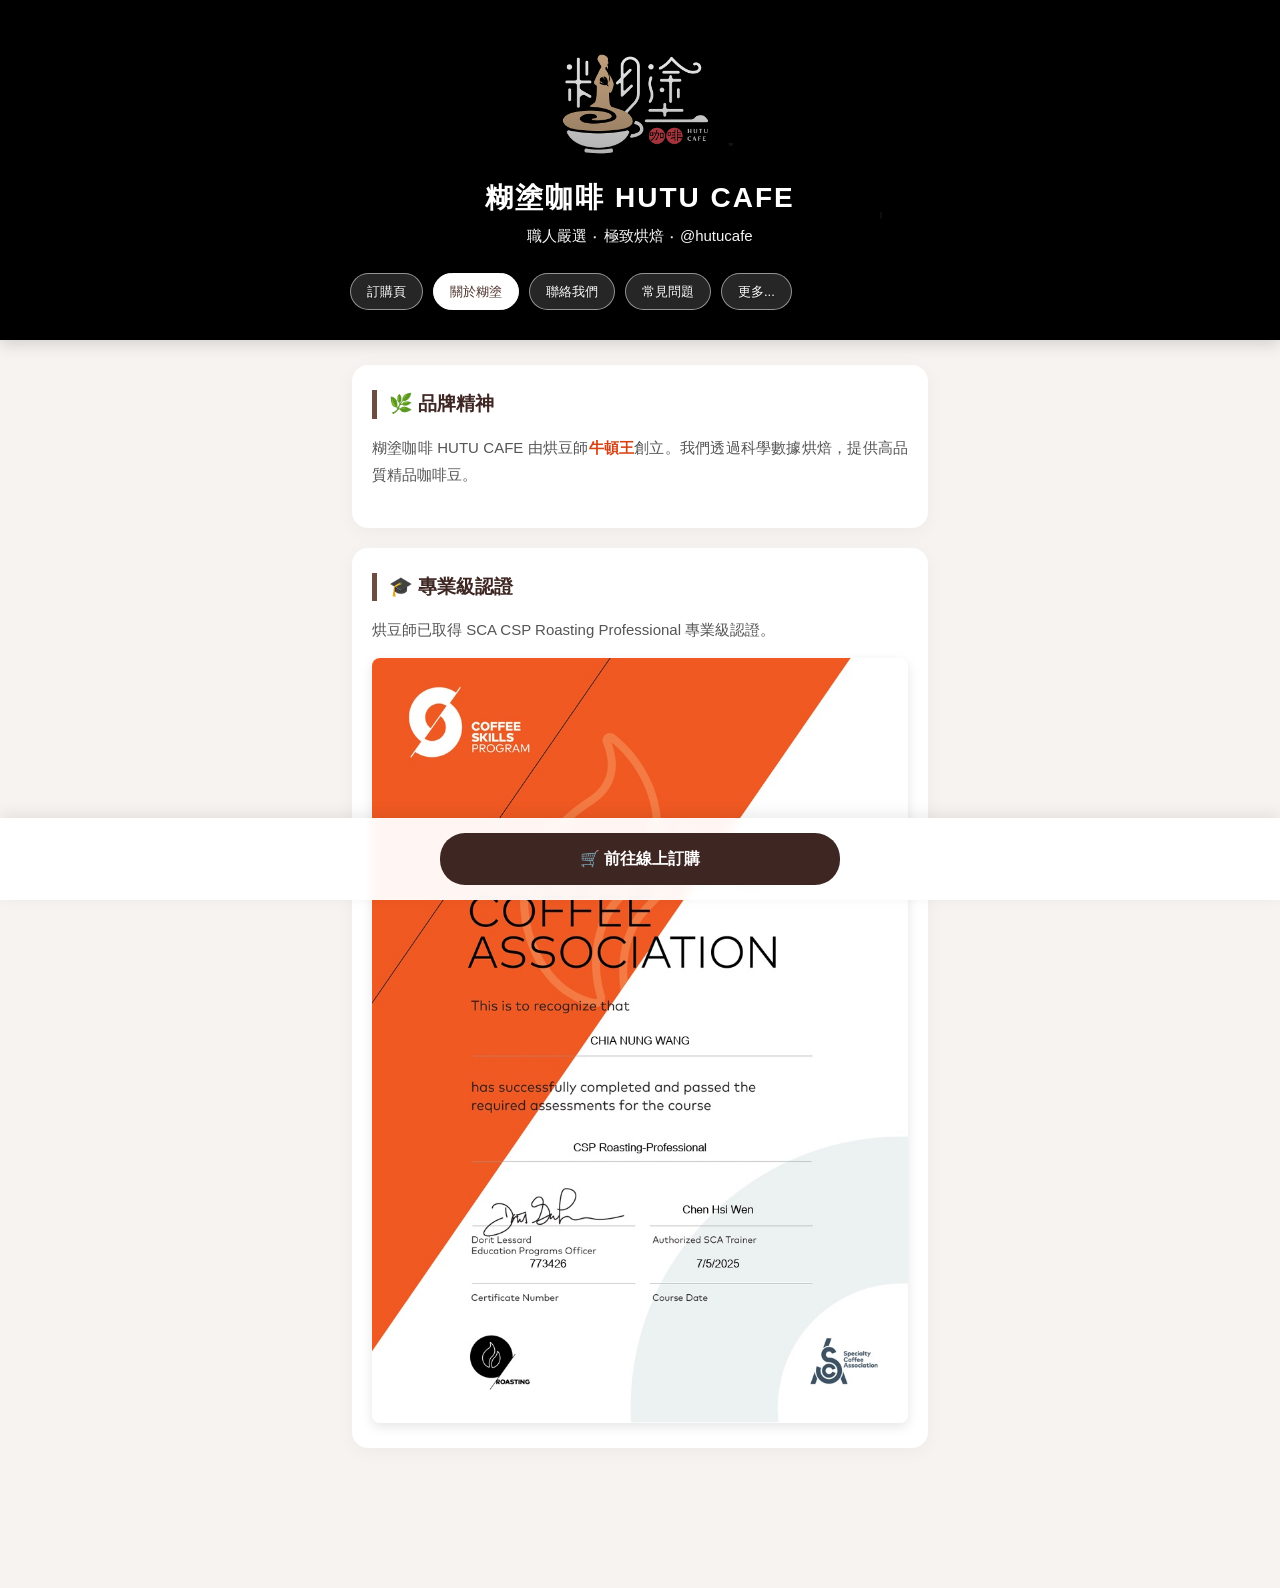
==== abouthutu.html @ ef496d5a "Update abouthutu.html" ====
<!DOCTYPE html>
<html lang="zh-TW">
<head>
    <meta charset="UTF-8">
    <meta name="viewport" content="width=device-width, initial-scale=1.0">
    <title>關於糊塗 | 糊塗咖啡 HUTU CAFE</title>
    <link rel="icon" href="logo2.jpg" type="image/jpeg">
    <style>
        /* 基礎重置 */
        * { box-sizing: border-box; margin: 0; padding: 0; font-family: 'PingFang TC', 'Heiti TC', 'Noto Sans TC', sans-serif; }
        body { background-color: #f7f3f0; color: #333; line-height: 1.5; padding-bottom: 120px; }
        
        header { 
            position: relative;
            background-image: url('bg.jpg');
            background-size: auto 100%; 
            background-position: center center; 
            background-repeat: no-repeat;
            background-color: #000; 
            height: 340px; 
            display: flex;
            align-items: flex-end; 
            justify-content: center;
            padding: 20px; 
            box-shadow: 0 4px 15px rgba(0,0,0,0.15); 
            margin-bottom: 25px; 
            border-top: 6px solid #000; 
        }

        header::before {
            content: '';
            position: absolute;
            top: 0; left: 0; right: 0; bottom: 0;
            background: linear-gradient(to bottom, rgba(0,0,0,0) 10%, rgba(0,0,0,0.3) 50%, rgba(0,0,0,0.85) 100%);
        }
        
        .header-inner { 
            width: 100%;
            max-width: 600px; 
            position: relative; 
            z-index: 1; 
            padding-bottom: 5px; 
            /* 這裡原本有 text-align: center，我們保留給標題用 */
            text-align: center; 
        }

        .header-inner h1 { font-size: 28px; color: #fff; margin-bottom: 6px; letter-spacing: 2px; text-shadow: 0 2px 5px rgba(0,0,0,0.6); }
        .header-inner p { color: #f5f5f5; font-size: 15px; margin-bottom: 20px; text-shadow: 0 1px 4px rgba(0,0,0,0.6); }

        /* ✅ 完全比照 index.html 的導覽列樣式，並強化靠左屬性 */
        .main-nav { 
            display: flex !important; 
            justify-content: flex-start !important; /* 強制靠左 */
            text-align: left !important;            /* 覆蓋父層的置中 */
            overflow-x: auto !important;            /* 確保可以捲動 */
            gap: 10px; 
            padding: 5px 10px; 
            scrollbar-width: none; 
            -webkit-overflow-scrolling: touch; 
            width: 100%;                            /* 撐開寬度 */
        }
        .main-nav::-webkit-scrollbar { display: none; }

        .nav-item { 
            flex: none !important;                  /* 防止被縮小擠壓 */
            text-decoration: none; 
            font-size: 13px; 
            color: #fff; 
            padding: 8px 16px; 
            border: 1px solid rgba(255, 255, 255, 0.5); 
            border-radius: 20px; 
            background-color: rgba(255, 255, 255, 0.15); 
            backdrop-filter: blur(8px); 
            -webkit-backdrop-filter: blur(8px); 
            transition: 0.3s; 
            white-space: nowrap !important;         /* 絕對不准換行 */
            text-shadow: 0 1px 2px rgba(0,0,0,0.3);
        }

        .nav-item:hover, .nav-item.active { 
            background-color: #fff; 
            color: #4e342e; 
            border-color: #fff; 
            text-shadow: none; 
            box-shadow: 0 4px 10px rgba(0,0,0,0.2); 
        }

        @media (max-width: 600px) {
            header { height: 280px; padding: 15px; background-size: cover; }
            .header-inner h1 { font-size: 24px; }
            .header-inner p { font-size: 13px; margin-bottom: 15px; }
            .nav-item { padding: 6px 12px; font-size: 12px; }
        }

        /* 內容區塊樣式 */
        .container { max-width: 600px; margin: 0 auto; padding: 0 12px; }
        .section { background: #fff; border-radius: 16px; padding: 25px 20px; margin-bottom: 20px; box-shadow: 0 4px 20px rgba(0,0,0,0.04); }
        .section-title { font-size: 19px; font-weight: bold; border-left: 5px solid #6d4c41; padding-left: 12px; margin-bottom: 15px; color: #3e2723; }
        .about-text { font-size: 15px; color: #555; line-height: 1.8; text-align: justify; margin-bottom: 15px; }
        .highlight { color: #d84315; font-weight: bold; }

        .cert-img { width: 100%; border-radius: 8px; margin-top: 15px; box-shadow: 0 4px 12px rgba(0,0,0,0.1); display: block; }

        /* 底部按鈕 */
        .bottom-bar { position: fixed; bottom: 0; left: 0; right: 0; background: rgba(255,255,255,0.95); backdrop-filter: blur(5px); padding: 15px 20px; box-shadow: 0 -4px 15px rgba(0,0,0,0.08); display: flex; justify-content: center; z-index: 1000; }
        .bottom-bar a { text-decoration: none; background: #3e2723; color: #fff; padding: 14px 40px; border-radius: 25px; font-size: 16px; font-weight: bold; transition: 0.3s; display: inline-block; width: 100%; max-width: 400px; text-align: center; }
    </style>
</head>
<body>

    <header>
        <div class="header-inner">
            <h1>糊塗咖啡 HUTU CAFE</h1>
            <p>職人嚴選 ‧ 極致烘焙 ‧ @hutucafe</p>
            
            <nav class="main-nav">
                <a href="index.html" class="nav-item">訂購頁</a>
                <a href="abouthutu.html" class="nav-item active">關於糊塗</a>
                <a href="contactus.html" class="nav-item">聯絡我們</a>
                <a href="faq.html" class="nav-item">常見問題</a>
                <a href="more.html" class="nav-item">更多...</a>
            </nav>
        </div>
    </header>

    <div class="container">
        <div class="section">
            <div class="section-title">🌿 品牌精神</div>
            <p class="about-text">糊塗咖啡 HUTU CAFE 由烘豆師<span class="highlight">牛頓王</span>創立。我們透過科學數據烘焙，提供高品質精品咖啡豆。</p>
        </div>

        <div class="section">
            <div class="section-title">🎓 專業級認證</div>
            <p class="about-text">烘豆師已取得 SCA CSP Roasting Professional 專業級認證。</p>
            <img src="sca_csp.jpg" alt="SCA CSP" class="cert-img">
        </div>
    </div>

    <div class="bottom-bar">
        <a href="index.html">🛒 前往線上訂購</a>
    </div>

</body>
</html>
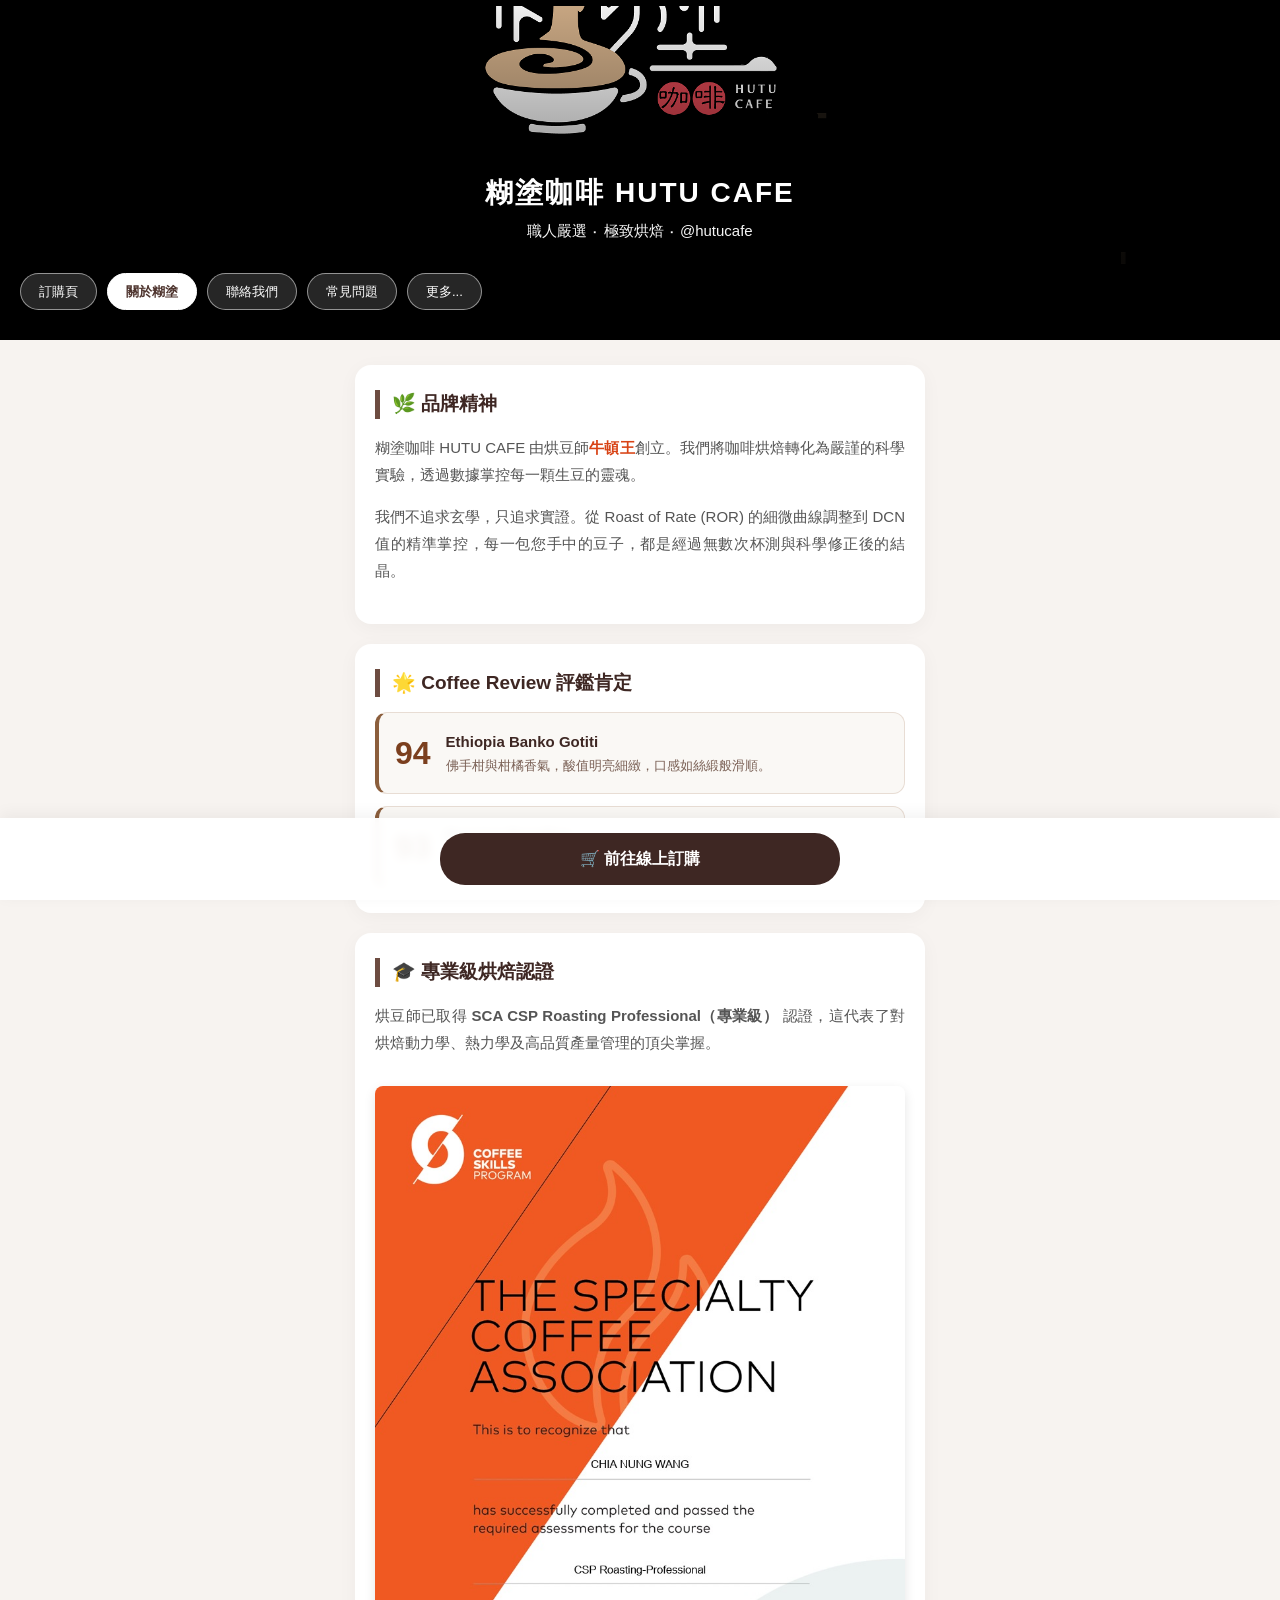
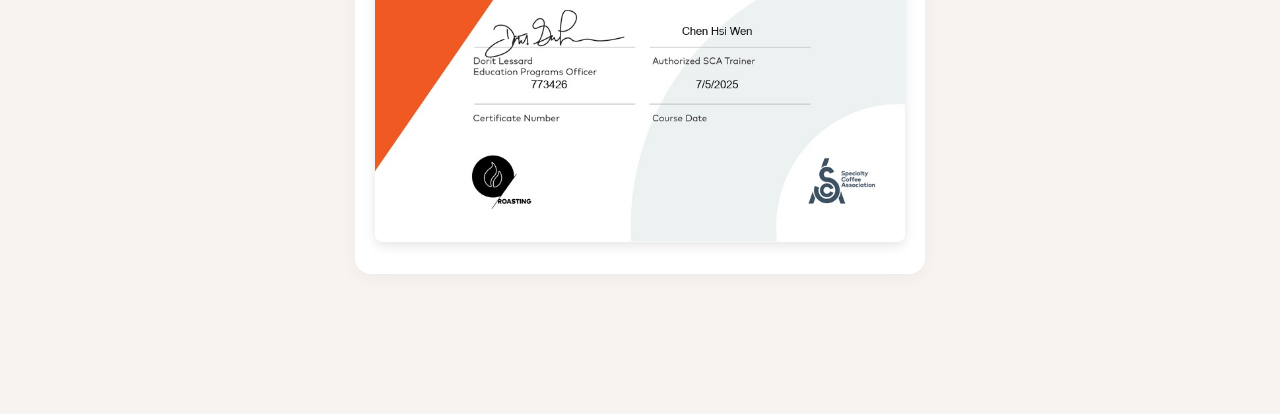
==== commit 5df7eabd: "Update abouthutu.html" ====
--- a/abouthutu.html
+++ b/abouthutu.html
@@ -4,25 +4,30 @@
     <meta charset="UTF-8">
     <meta name="viewport" content="width=device-width, initial-scale=1.0">
     <title>關於糊塗 | 糊塗咖啡 HUTU CAFE</title>
+    <meta property="og:title" content="關於糊塗 | 糊塗咖啡 HUTU CAFE">
+    <meta property="og:description" content="深入了解糊塗咖啡的品牌精神：數據烘焙與科學哲學。了解烘豆師牛頓王的 SCA CSP 專業級認證歷程及歷年獲獎獎項。">
+    <meta property="og:type" content="website">
+    <meta property="og:url" content="https://hutucafe.github.io/abouthutu.html">
+    <meta property="og:image" content="https://hutucafe.github.io/certificate.jpg">
     <link rel="icon" href="logo2.jpg" type="image/jpeg">
     <style>
-        /* 基礎重置 */
+        /* ✅ 1. 基礎重置與背景設定 (同步 index.html) */
         * { box-sizing: border-box; margin: 0; padding: 0; font-family: 'PingFang TC', 'Heiti TC', 'Noto Sans TC', sans-serif; }
-        body { background-color: #f7f3f0; color: #333; line-height: 1.5; padding-bottom: 120px; }
+        body { background-color: #f7f3f0; color: #333; line-height: 1.5; padding-bottom: 120px; overflow-x: hidden; }
         
         header { 
             position: relative;
             background-image: url('bg.jpg');
-            background-size: auto 100%; 
-            background-position: center center; 
+            background-size: cover; 
+            background-position: center; 
             background-repeat: no-repeat;
             background-color: #000; 
             height: 340px; 
             display: flex;
-            align-items: flex-end; 
-            justify-content: center;
-            padding: 20px; 
-            box-shadow: 0 4px 15px rgba(0,0,0,0.15); 
+            flex-direction: column; /* 改為縱向排列，方便導覽列獨立控制 */
+            align-items: center; 
+            justify-content: flex-end; /* 讓內容靠底部 */
+            padding-bottom: 20px; 
             margin-bottom: 25px; 
             border-top: 6px solid #000; 
         }
@@ -31,7 +36,7 @@
             content: '';
             position: absolute;
             top: 0; left: 0; right: 0; bottom: 0;
-            background: linear-gradient(to bottom, rgba(0,0,0,0) 10%, rgba(0,0,0,0.3) 50%, rgba(0,0,0,0.85) 100%);
+            background: linear-gradient(to bottom, rgba(0,0,0,0) 0%, rgba(0,0,0,0.3) 40%, rgba(0,0,0,0.85) 100%);
         }
         
         .header-inner { 
@@ -39,71 +44,71 @@
             max-width: 600px; 
             position: relative; 
             z-index: 1; 
-            padding-bottom: 5px; 
-            /* 這裡原本有 text-align: center，我們保留給標題用 */
-            text-align: center; 
+            text-align: center;
+            padding: 0 20px;
         }
 
         .header-inner h1 { font-size: 28px; color: #fff; margin-bottom: 6px; letter-spacing: 2px; text-shadow: 0 2px 5px rgba(0,0,0,0.6); }
         .header-inner p { color: #f5f5f5; font-size: 15px; margin-bottom: 20px; text-shadow: 0 1px 4px rgba(0,0,0,0.6); }
 
-        /* ✅ 完全比照 index.html 的導覽列樣式，並強化靠左屬性 */
+        /* ✅ 2. 核心修正：讓導覽列無視父層置中，強制滿版滑動 */
         .main-nav { 
-            display: flex !important; 
+            width: 100%; 
+            display: flex !important;
             justify-content: flex-start !important; /* 強制靠左 */
-            text-align: left !important;            /* 覆蓋父層的置中 */
-            overflow-x: auto !important;            /* 確保可以捲動 */
+            overflow-x: auto !important;
+            -webkit-overflow-scrolling: touch;
             gap: 10px; 
-            padding: 5px 10px; 
-            scrollbar-width: none; 
-            -webkit-overflow-scrolling: touch; 
-            width: 100%;                            /* 撐開寬度 */
+            padding: 10px 20px !important; /* 給予左右 padding 確保第一個按鈕不貼邊 */
+            scrollbar-width: none;
+            position: relative;
+            z-index: 2;
         }
         .main-nav::-webkit-scrollbar { display: none; }
 
         .nav-item { 
-            flex: none !important;                  /* 防止被縮小擠壓 */
+            flex: 0 0 auto !important; /* 禁止壓縮，維持按鈕寬度 */
             text-decoration: none; 
             font-size: 13px; 
             color: #fff; 
-            padding: 8px 16px; 
+            padding: 8px 18px; 
             border: 1px solid rgba(255, 255, 255, 0.5); 
             border-radius: 20px; 
             background-color: rgba(255, 255, 255, 0.15); 
             backdrop-filter: blur(8px); 
             -webkit-backdrop-filter: blur(8px); 
             transition: 0.3s; 
-            white-space: nowrap !important;         /* 絕對不准換行 */
-            text-shadow: 0 1px 2px rgba(0,0,0,0.3);
+            white-space: nowrap !important; /* 確保文字不換行 */
         }
 
-        .nav-item:hover, .nav-item.active { 
-            background-color: #fff; 
-            color: #4e342e; 
-            border-color: #fff; 
-            text-shadow: none; 
-            box-shadow: 0 4px 10px rgba(0,0,0,0.2); 
+        .nav-item.active { background-color: #fff; color: #4e342e; border-color: #fff; font-weight: bold; }
+
+        @media (max-width: 600px) {
+            header { height: 280px; }
+            .header-inner h1 { font-size: 24px; }
+            .header-inner p { font-size: 13px; }
+            .nav-item { padding: 6px 14px; font-size: 12px; }
         }
 
-        @media (max-width: 600px) {
-            header { height: 280px; padding: 15px; background-size: cover; }
-            .header-inner h1 { font-size: 24px; }
-            .header-inner p { font-size: 13px; margin-bottom: 15px; }
-            .nav-item { padding: 6px 12px; font-size: 12px; }
-        }
-
-        /* 內容區塊樣式 */
-        .container { max-width: 600px; margin: 0 auto; padding: 0 12px; }
+        /* 內容容器 */
+        .container { max-width: 600px; margin: 0 auto; padding: 0 15px; }
         .section { background: #fff; border-radius: 16px; padding: 25px 20px; margin-bottom: 20px; box-shadow: 0 4px 20px rgba(0,0,0,0.04); }
         .section-title { font-size: 19px; font-weight: bold; border-left: 5px solid #6d4c41; padding-left: 12px; margin-bottom: 15px; color: #3e2723; }
         .about-text { font-size: 15px; color: #555; line-height: 1.8; text-align: justify; margin-bottom: 15px; }
         .highlight { color: #d84315; font-weight: bold; }
 
-        .cert-img { width: 100%; border-radius: 8px; margin-top: 15px; box-shadow: 0 4px 12px rgba(0,0,0,0.1); display: block; }
+        /* CR 卡片 */
+        .cr-list { display: flex; flex-direction: column; gap: 12px; }
+        .cr-card { background: #faf8f5; border: 1px solid #e8ddd4; border-left: 4px solid #8b5e3c; border-radius: 12px; padding: 16px; display: flex; align-items: center; gap: 15px; text-decoration: none; color: inherit; }
+        .cr-score .score-num { font-size: 32px; font-weight: 900; color: #7b3f1e; }
+        .cr-desc h4 { font-size: 15px; color: #3e2723; margin-bottom: 4px; }
+        .cr-desc p { font-size: 13px; color: #7a6055; line-height: 1.4; }
 
-        /* 底部按鈕 */
-        .bottom-bar { position: fixed; bottom: 0; left: 0; right: 0; background: rgba(255,255,255,0.95); backdrop-filter: blur(5px); padding: 15px 20px; box-shadow: 0 -4px 15px rgba(0,0,0,0.08); display: flex; justify-content: center; z-index: 1000; }
-        .bottom-bar a { text-decoration: none; background: #3e2723; color: #fff; padding: 14px 40px; border-radius: 25px; font-size: 16px; font-weight: bold; transition: 0.3s; display: inline-block; width: 100%; max-width: 400px; text-align: center; }
+        .cert-img { width: 100%; border-radius: 8px; margin-top: 15px; box-shadow: 0 4px 12px rgba(0,0,0,0.1); }
+
+        /* 底部欄 */
+        .bottom-bar { position: fixed; bottom: 0; left: 0; right: 0; background: rgba(255,255,255,0.95); backdrop-filter: blur(5px); padding: 15px 20px; display: flex; justify-content: center; z-index: 1000; box-shadow: 0 -4px 15px rgba(0,0,0,0.05); }
+        .bottom-bar a { text-decoration: none; background: #3e2723; color: #fff; padding: 14px 40px; border-radius: 25px; font-size: 16px; font-weight: bold; width: 100%; max-width: 400px; text-align: center; }
     </style>
 </head>
 <body>
@@ -112,27 +117,54 @@
         <div class="header-inner">
             <h1>糊塗咖啡 HUTU CAFE</h1>
             <p>職人嚴選 ‧ 極致烘焙 ‧ @hutucafe</p>
-            
-            <nav class="main-nav">
-                <a href="index.html" class="nav-item">訂購頁</a>
-                <a href="abouthutu.html" class="nav-item active">關於糊塗</a>
-                <a href="contactus.html" class="nav-item">聯絡我們</a>
-                <a href="faq.html" class="nav-item">常見問題</a>
-                <a href="more.html" class="nav-item">更多...</a>
-            </nav>
         </div>
+        
+        <nav class="main-nav">
+            <a href="index.html" class="nav-item">訂購頁</a>
+            <a href="abouthutu.html" class="nav-item active">關於糊塗</a>
+            <a href="contactus.html" class="nav-item">聯絡我們</a>
+            <a href="faq.html" class="nav-item">常見問題</a>
+            <a href="more.html" class="nav-item">更多...</a>
+        </nav>
     </header>
 
     <div class="container">
         <div class="section">
             <div class="section-title">🌿 品牌精神</div>
-            <p class="about-text">糊塗咖啡 HUTU CAFE 由烘豆師<span class="highlight">牛頓王</span>創立。我們透過科學數據烘焙，提供高品質精品咖啡豆。</p>
+            <p class="about-text">
+                糊塗咖啡 HUTU CAFE 由烘豆師<span class="highlight">牛頓王</span>創立。我們將咖啡烘焙轉化為嚴謹的科學實驗，透過數據掌控每一顆生豆的靈魂。
+            </p>
+            <p class="about-text">
+                我們不追求玄學，只追求實證。從 Roast of Rate (ROR) 的細微曲線調整到 DCN 值的精準掌控，每一包您手中的豆子，都是經過無數次杯測與科學修正後的結晶。
+            </p>
         </div>
 
         <div class="section">
-            <div class="section-title">🎓 專業級認證</div>
-            <p class="about-text">烘豆師已取得 SCA CSP Roasting Professional 專業級認證。</p>
-            <img src="sca_csp.jpg" alt="SCA CSP" class="cert-img">
+            <div class="section-title">🌟 Coffee Review 評鑑肯定</div>
+            <div class="cr-list">
+                <div class="cr-card">
+                    <div class="cr-score"><span class="score-num">94</span></div>
+                    <div class="cr-desc">
+                        <h4>Ethiopia Banko Gotiti</h4>
+                        <p>佛手柑與柑橘香氣，酸值明亮細緻，口感如絲緞般滑順。</p>
+                    </div>
+                </div>
+                <div class="cr-card">
+                    <div class="cr-score"><span class="score-num">93</span></div>
+                    <div class="cr-desc">
+                        <h4>Passion Paradise</h4>
+                        <p>覆盆子與黑巧克力風味，尾韻帶有優雅的葡萄柚皮香。</p>
+                    </div>
+                </div>
+            </div>
+        </div>
+
+        <div class="section">
+            <div class="section-title">🎓 專業級烘焙認證</div>
+            <p class="about-text">
+                烘豆師已取得 <strong>SCA CSP Roasting Professional（專業級）</strong> 認證，這代表了對烘焙動力學、熱力學及高品質產量管理的頂尖掌握。
+            </p>
+            <img src="sca_csp.jpg" alt="SCA CSP Roasting Professional" class="cert-img">
         </div>
     </div>
 
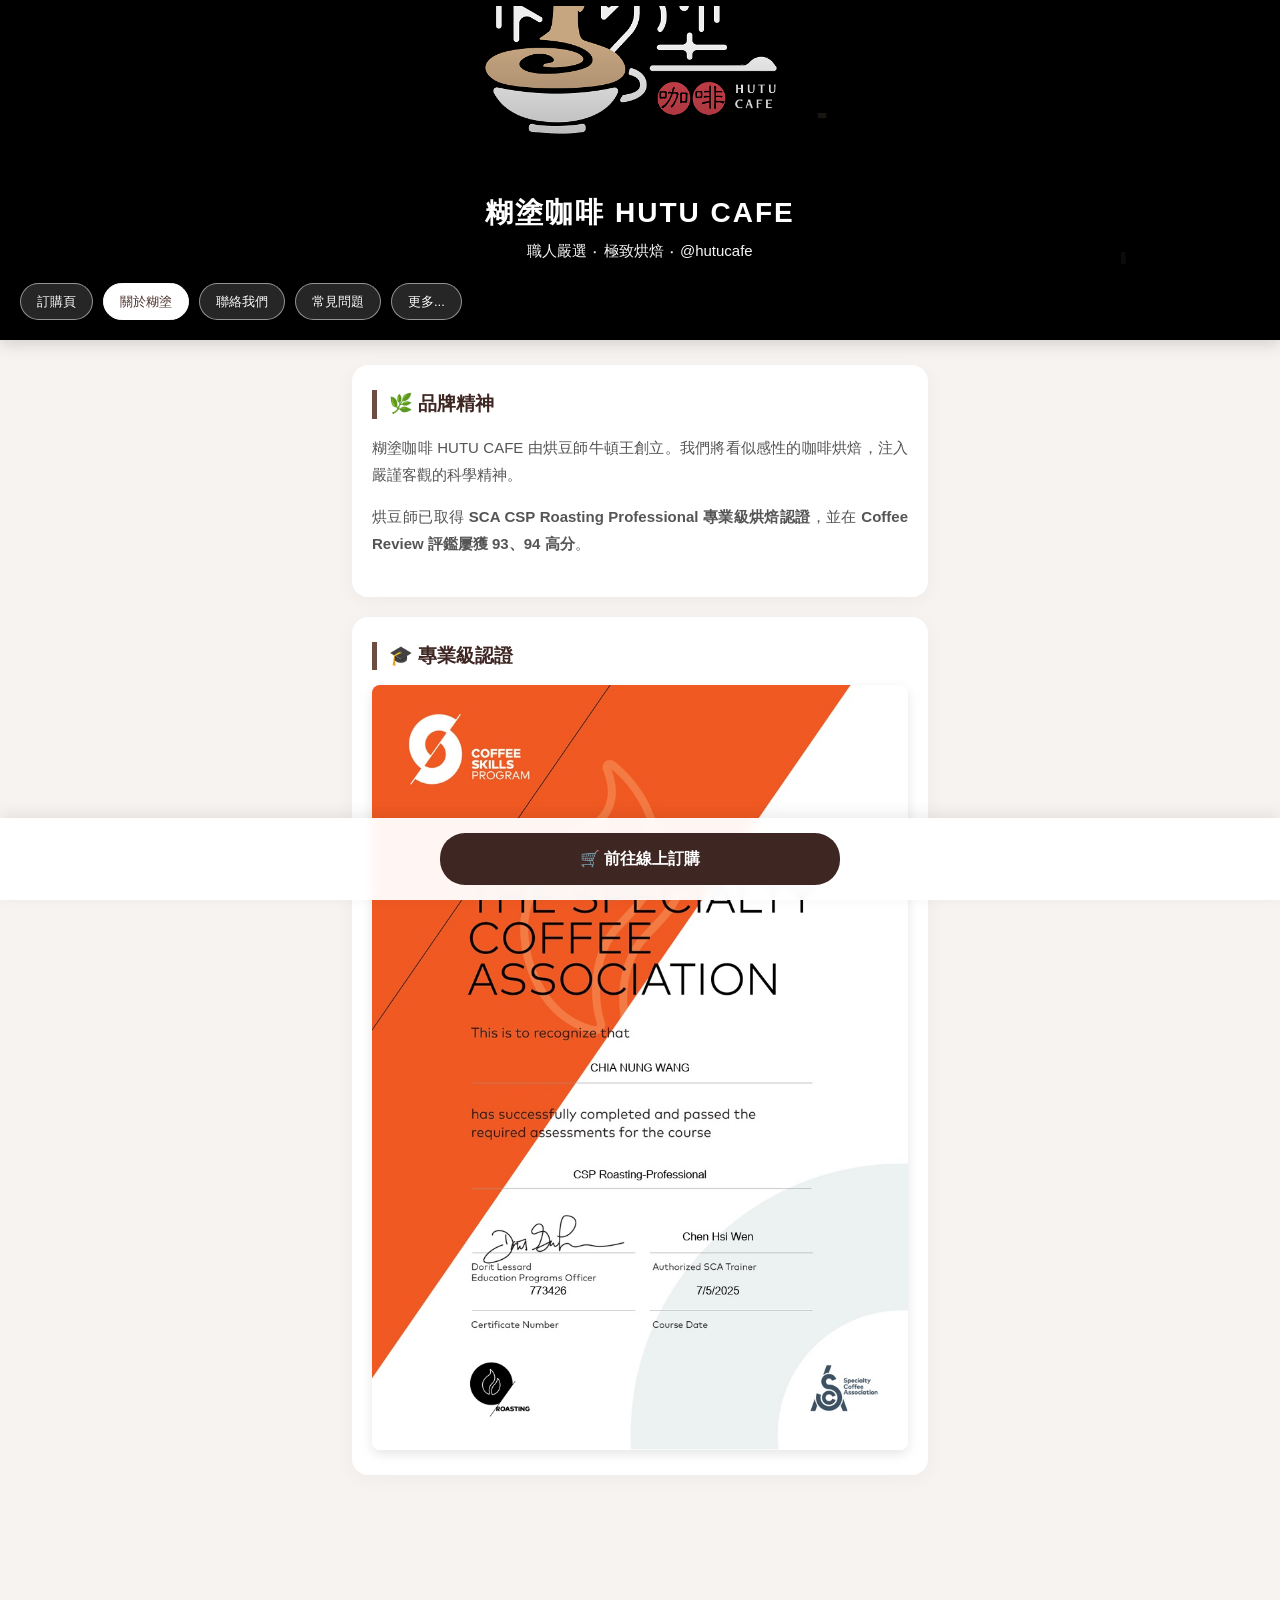
==== commit 6224ed20: "Update abouthutu.html" ====
--- a/abouthutu.html
+++ b/abouthutu.html
@@ -11,23 +11,24 @@
     <meta property="og:image" content="https://hutucafe.github.io/certificate.jpg">
     <link rel="icon" href="logo2.jpg" type="image/jpeg">
     <style>
-        /* ✅ 1. 基礎重置與背景設定 (同步 index.html) */
+        /* 基礎重置 */
         * { box-sizing: border-box; margin: 0; padding: 0; font-family: 'PingFang TC', 'Heiti TC', 'Noto Sans TC', sans-serif; }
-        body { background-color: #f7f3f0; color: #333; line-height: 1.5; padding-bottom: 120px; overflow-x: hidden; }
+        body { background-color: #f7f3f0; color: #333; line-height: 1.5; padding-bottom: 120px; }
         
         header { 
             position: relative;
             background-image: url('bg.jpg');
             background-size: cover; 
-            background-position: center; 
+            background-position: center center; 
             background-repeat: no-repeat;
             background-color: #000; 
             height: 340px; 
             display: flex;
-            flex-direction: column; /* 改為縱向排列，方便導覽列獨立控制 */
+            flex-direction: column; /* 讓內部垂直排列 */
             align-items: center; 
-            justify-content: flex-end; /* 讓內容靠底部 */
-            padding-bottom: 20px; 
+            justify-content: flex-end; /* 內容靠底部 */
+            padding-bottom: 15px; 
+            box-shadow: 0 4px 15px rgba(0,0,0,0.15); 
             margin-bottom: 25px; 
             border-top: 6px solid #000; 
         }
@@ -36,79 +37,60 @@
             content: '';
             position: absolute;
             top: 0; left: 0; right: 0; bottom: 0;
-            background: linear-gradient(to bottom, rgba(0,0,0,0) 0%, rgba(0,0,0,0.3) 40%, rgba(0,0,0,0.85) 100%);
+            background: linear-gradient(to bottom, rgba(0,0,0,0) 10%, rgba(0,0,0,0.3) 50%, rgba(0,0,0,0.85) 100%);
         }
         
         .header-inner { 
             width: 100%;
             max-width: 600px; 
             position: relative; 
+            text-align: center; 
             z-index: 1; 
-            text-align: center;
-            padding: 0 20px;
         }
 
         .header-inner h1 { font-size: 28px; color: #fff; margin-bottom: 6px; letter-spacing: 2px; text-shadow: 0 2px 5px rgba(0,0,0,0.6); }
-        .header-inner p { color: #f5f5f5; font-size: 15px; margin-bottom: 20px; text-shadow: 0 1px 4px rgba(0,0,0,0.6); }
+        .header-inner p { color: #f5f5f5; font-size: 15px; margin-bottom: 15px; text-shadow: 0 1px 4px rgba(0,0,0,0.6); }
 
-        /* ✅ 2. 核心修正：讓導覽列無視父層置中，強制滿版滑動 */
+        /* ✅ 核心修正：強制靠左滑動導覽列 */
         .main-nav { 
-            width: 100%; 
-            display: flex !important;
+            width: 100% !important; /* 撐開至手機全寬 */
+            display: flex !important; 
             justify-content: flex-start !important; /* 強制靠左 */
-            overflow-x: auto !important;
-            -webkit-overflow-scrolling: touch;
+            overflow-x: auto !important;            /* 啟用橫向滑動 */
             gap: 10px; 
-            padding: 10px 20px !important; /* 給予左右 padding 確保第一個按鈕不貼邊 */
-            scrollbar-width: none;
-            position: relative;
+            padding: 5px 20px !important;           /* 左右留白 20px 確保不切到邊 */
+            scrollbar-width: none; 
+            -webkit-overflow-scrolling: touch; 
+            text-align: left !important;            /* 覆蓋父層 center 設定 */
             z-index: 2;
         }
         .main-nav::-webkit-scrollbar { display: none; }
 
         .nav-item { 
-            flex: 0 0 auto !important; /* 禁止壓縮，維持按鈕寬度 */
-            text-decoration: none; 
-            font-size: 13px; 
-            color: #fff; 
-            padding: 8px 18px; 
-            border: 1px solid rgba(255, 255, 255, 0.5); 
-            border-radius: 20px; 
-            background-color: rgba(255, 255, 255, 0.15); 
-            backdrop-filter: blur(8px); 
-            -webkit-backdrop-filter: blur(8px); 
-            transition: 0.3s; 
-            white-space: nowrap !important; /* 確保文字不換行 */
+            flex: 0 0 auto !important;              /* 禁止縮小 */
+            text-decoration: none; font-size: 13px; color: #fff; padding: 8px 16px; 
+            border: 1px solid rgba(255, 255, 255, 0.5); border-radius: 20px; 
+            background-color: rgba(255, 255, 255, 0.15); backdrop-filter: blur(8px); -webkit-backdrop-filter: blur(8px); 
+            transition: 0.3s; white-space: nowrap !important; text-shadow: 0 1px 2px rgba(0,0,0,0.3);
         }
-
-        .nav-item.active { background-color: #fff; color: #4e342e; border-color: #fff; font-weight: bold; }
+        .nav-item:hover, .nav-item.active { background-color: #fff; color: #4e342e; border-color: #fff; text-shadow: none; box-shadow: 0 4px 10px rgba(0,0,0,0.2); }
 
         @media (max-width: 600px) {
             header { height: 280px; }
             .header-inner h1 { font-size: 24px; }
-            .header-inner p { font-size: 13px; }
-            .nav-item { padding: 6px 14px; font-size: 12px; }
+            .nav-item { padding: 6px 12px; font-size: 12px; }
         }
 
-        /* 內容容器 */
-        .container { max-width: 600px; margin: 0 auto; padding: 0 15px; }
+        /* 內容區塊 */
+        .container { max-width: 600px; margin: 0 auto; padding: 0 12px; }
         .section { background: #fff; border-radius: 16px; padding: 25px 20px; margin-bottom: 20px; box-shadow: 0 4px 20px rgba(0,0,0,0.04); }
         .section-title { font-size: 19px; font-weight: bold; border-left: 5px solid #6d4c41; padding-left: 12px; margin-bottom: 15px; color: #3e2723; }
         .about-text { font-size: 15px; color: #555; line-height: 1.8; text-align: justify; margin-bottom: 15px; }
-        .highlight { color: #d84315; font-weight: bold; }
 
-        /* CR 卡片 */
-        .cr-list { display: flex; flex-direction: column; gap: 12px; }
-        .cr-card { background: #faf8f5; border: 1px solid #e8ddd4; border-left: 4px solid #8b5e3c; border-radius: 12px; padding: 16px; display: flex; align-items: center; gap: 15px; text-decoration: none; color: inherit; }
-        .cr-score .score-num { font-size: 32px; font-weight: 900; color: #7b3f1e; }
-        .cr-desc h4 { font-size: 15px; color: #3e2723; margin-bottom: 4px; }
-        .cr-desc p { font-size: 13px; color: #7a6055; line-height: 1.4; }
-
-        .cert-img { width: 100%; border-radius: 8px; margin-top: 15px; box-shadow: 0 4px 12px rgba(0,0,0,0.1); }
-
-        /* 底部欄 */
-        .bottom-bar { position: fixed; bottom: 0; left: 0; right: 0; background: rgba(255,255,255,0.95); backdrop-filter: blur(5px); padding: 15px 20px; display: flex; justify-content: center; z-index: 1000; box-shadow: 0 -4px 15px rgba(0,0,0,0.05); }
-        .bottom-bar a { text-decoration: none; background: #3e2723; color: #fff; padding: 14px 40px; border-radius: 25px; font-size: 16px; font-weight: bold; width: 100%; max-width: 400px; text-align: center; }
+        .cert-img { width: 100%; border-radius: 8px; margin-top: 15px; box-shadow: 0 4px 12px rgba(0,0,0,0.1); display: block; }
+        
+        .bottom-bar { position: fixed; bottom: 0; left: 0; right: 0; background: rgba(255,255,255,0.95); backdrop-filter: blur(5px); padding: 15px 20px; box-shadow: 0 -4px 15px rgba(0,0,0,0.08); display: flex; justify-content: center; z-index: 1000; }
+        .bottom-bar a { text-decoration: none; background: #3e2723; color: #fff; padding: 14px 40px; border-radius: 25px; font-size: 16px; font-weight: bold; transition: 0.3s; display: inline-block; width: 100%; max-width: 400px; text-align: center; }
     </style>
 </head>
 <body>
@@ -118,7 +100,6 @@
             <h1>糊塗咖啡 HUTU CAFE</h1>
             <p>職人嚴選 ‧ 極致烘焙 ‧ @hutucafe</p>
         </div>
-        
         <nav class="main-nav">
             <a href="index.html" class="nav-item">訂購頁</a>
             <a href="abouthutu.html" class="nav-item active">關於糊塗</a>
@@ -132,39 +113,16 @@
         <div class="section">
             <div class="section-title">🌿 品牌精神</div>
             <p class="about-text">
-                糊塗咖啡 HUTU CAFE 由烘豆師<span class="highlight">牛頓王</span>創立。我們將咖啡烘焙轉化為嚴謹的科學實驗，透過數據掌控每一顆生豆的靈魂。
+                糊塗咖啡 HUTU CAFE 由烘豆師<span class="highlight">牛頓王</span>創立。我們將看似感性的咖啡烘焙，注入嚴謹客觀的科學精神。
             </p>
             <p class="about-text">
-                我們不追求玄學，只追求實證。從 Roast of Rate (ROR) 的細微曲線調整到 DCN 值的精準掌控，每一包您手中的豆子，都是經過無數次杯測與科學修正後的結晶。
+                烘豆師已取得 <strong>SCA CSP Roasting Professional 專業級烘焙認證</strong>，並在 <strong>Coffee Review 評鑑屢獲 93、94 高分</strong>。
             </p>
         </div>
 
         <div class="section">
-            <div class="section-title">🌟 Coffee Review 評鑑肯定</div>
-            <div class="cr-list">
-                <div class="cr-card">
-                    <div class="cr-score"><span class="score-num">94</span></div>
-                    <div class="cr-desc">
-                        <h4>Ethiopia Banko Gotiti</h4>
-                        <p>佛手柑與柑橘香氣，酸值明亮細緻，口感如絲緞般滑順。</p>
-                    </div>
-                </div>
-                <div class="cr-card">
-                    <div class="cr-score"><span class="score-num">93</span></div>
-                    <div class="cr-desc">
-                        <h4>Passion Paradise</h4>
-                        <p>覆盆子與黑巧克力風味，尾韻帶有優雅的葡萄柚皮香。</p>
-                    </div>
-                </div>
-            </div>
-        </div>
-
-        <div class="section">
-            <div class="section-title">🎓 專業級烘焙認證</div>
-            <p class="about-text">
-                烘豆師已取得 <strong>SCA CSP Roasting Professional（專業級）</strong> 認證，這代表了對烘焙動力學、熱力學及高品質產量管理的頂尖掌握。
-            </p>
-            <img src="sca_csp.jpg" alt="SCA CSP Roasting Professional" class="cert-img">
+            <div class="section-title">🎓 專業級認證</div>
+            <img src="sca_csp.jpg" alt="SCA CSP Roasting Professional 證照" class="cert-img">
         </div>
     </div>
 
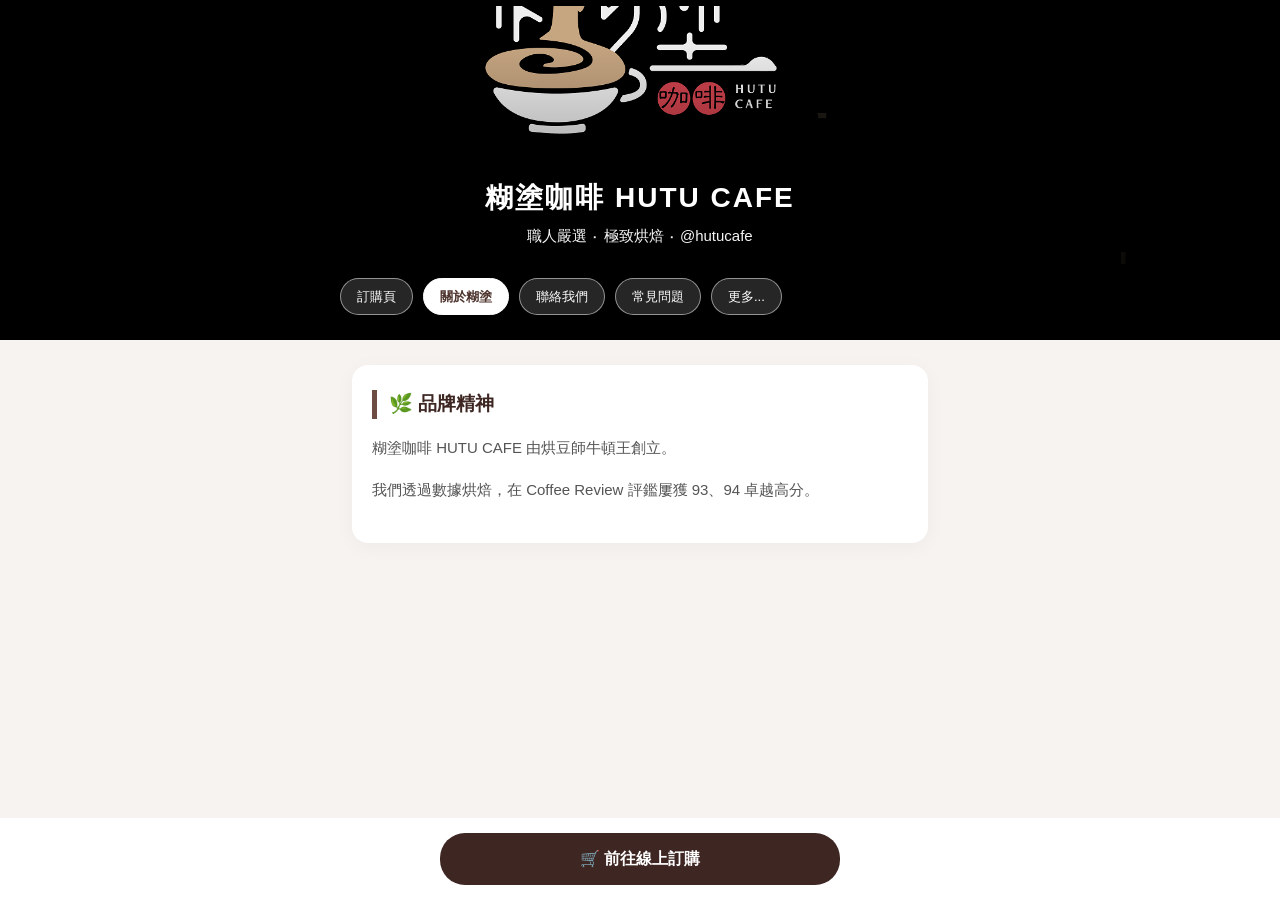
==== commit e74f82c3: "Update abouthutu.html" ====
--- a/abouthutu.html
+++ b/abouthutu.html
@@ -4,14 +4,9 @@
     <meta charset="UTF-8">
     <meta name="viewport" content="width=device-width, initial-scale=1.0">
     <title>關於糊塗 | 糊塗咖啡 HUTU CAFE</title>
-    <meta property="og:title" content="關於糊塗 | 糊塗咖啡 HUTU CAFE">
-    <meta property="og:description" content="深入了解糊塗咖啡的品牌精神：數據烘焙與科學哲學。了解烘豆師牛頓王的 SCA CSP 專業級認證歷程及歷年獲獎獎項。">
-    <meta property="og:type" content="website">
-    <meta property="og:url" content="https://hutucafe.github.io/abouthutu.html">
-    <meta property="og:image" content="https://hutucafe.github.io/certificate.jpg">
     <link rel="icon" href="logo2.jpg" type="image/jpeg">
     <style>
-        /* 基礎重置 */
+        /* 基礎設定同步 index.html */
         * { box-sizing: border-box; margin: 0; padding: 0; font-family: 'PingFang TC', 'Heiti TC', 'Noto Sans TC', sans-serif; }
         body { background-color: #f7f3f0; color: #333; line-height: 1.5; padding-bottom: 120px; }
         
@@ -19,16 +14,14 @@
             position: relative;
             background-image: url('bg.jpg');
             background-size: cover; 
-            background-position: center center; 
+            background-position: center; 
             background-repeat: no-repeat;
             background-color: #000; 
             height: 340px; 
             display: flex;
-            flex-direction: column; /* 讓內部垂直排列 */
-            align-items: center; 
-            justify-content: flex-end; /* 內容靠底部 */
-            padding-bottom: 15px; 
-            box-shadow: 0 4px 15px rgba(0,0,0,0.15); 
+            align-items: flex-end; 
+            justify-content: center;
+            padding: 20px; 
             margin-bottom: 25px; 
             border-top: 6px solid #000; 
         }
@@ -49,48 +42,45 @@
         }
 
         .header-inner h1 { font-size: 28px; color: #fff; margin-bottom: 6px; letter-spacing: 2px; text-shadow: 0 2px 5px rgba(0,0,0,0.6); }
-        .header-inner p { color: #f5f5f5; font-size: 15px; margin-bottom: 15px; text-shadow: 0 1px 4px rgba(0,0,0,0.6); }
+        .header-inner p { color: #f5f5f5; font-size: 15px; margin-bottom: 20px; text-shadow: 0 1px 4px rgba(0,0,0,0.6); }
 
-        /* ✅ 核心修正：強制靠左滑動導覽列 */
+        /* ✅ 終極救援：讓導覽列無視父層置中，強制滿版靠左滑動 */
         .main-nav { 
-            width: 100% !important; /* 撐開至手機全寬 */
             display: flex !important; 
             justify-content: flex-start !important; /* 強制靠左 */
             overflow-x: auto !important;            /* 啟用橫向滑動 */
             gap: 10px; 
-            padding: 5px 20px !important;           /* 左右留白 20px 確保不切到邊 */
+            padding: 10px 20px !important;           /* 增加左右內距防止第一個字被螢幕切掉 */
+            margin: 0 -20px -5px !important;        /* 用負邊距把導覽列推到螢幕邊緣 */
             scrollbar-width: none; 
             -webkit-overflow-scrolling: touch; 
             text-align: left !important;            /* 覆蓋父層 center 設定 */
-            z-index: 2;
+            width: calc(100% + 40px) !important;    /* 確保寬度撐開 */
         }
         .main-nav::-webkit-scrollbar { display: none; }
 
         .nav-item { 
-            flex: 0 0 auto !important;              /* 禁止縮小 */
+            flex: none !important;                  /* 禁止壓縮，維持按鈕寬度 */
             text-decoration: none; font-size: 13px; color: #fff; padding: 8px 16px; 
             border: 1px solid rgba(255, 255, 255, 0.5); border-radius: 20px; 
-            background-color: rgba(255, 255, 255, 0.15); backdrop-filter: blur(8px); -webkit-backdrop-filter: blur(8px); 
-            transition: 0.3s; white-space: nowrap !important; text-shadow: 0 1px 2px rgba(0,0,0,0.3);
+            background-color: rgba(255, 255, 255, 0.15); backdrop-filter: blur(8px); 
+            -webkit-backdrop-filter: blur(8px); transition: 0.3s; 
+            white-space: nowrap !important;         /* 絕對不換行 */
         }
-        .nav-item:hover, .nav-item.active { background-color: #fff; color: #4e342e; border-color: #fff; text-shadow: none; box-shadow: 0 4px 10px rgba(0,0,0,0.2); }
+        .nav-item.active { background-color: #fff; color: #4e342e; border-color: #fff; font-weight: bold; }
 
         @media (max-width: 600px) {
-            header { height: 280px; }
-            .header-inner h1 { font-size: 24px; }
+            header { height: 280px; padding: 15px; }
             .nav-item { padding: 6px 12px; font-size: 12px; }
         }
 
-        /* 內容區塊 */
         .container { max-width: 600px; margin: 0 auto; padding: 0 12px; }
         .section { background: #fff; border-radius: 16px; padding: 25px 20px; margin-bottom: 20px; box-shadow: 0 4px 20px rgba(0,0,0,0.04); }
         .section-title { font-size: 19px; font-weight: bold; border-left: 5px solid #6d4c41; padding-left: 12px; margin-bottom: 15px; color: #3e2723; }
         .about-text { font-size: 15px; color: #555; line-height: 1.8; text-align: justify; margin-bottom: 15px; }
 
-        .cert-img { width: 100%; border-radius: 8px; margin-top: 15px; box-shadow: 0 4px 12px rgba(0,0,0,0.1); display: block; }
-        
-        .bottom-bar { position: fixed; bottom: 0; left: 0; right: 0; background: rgba(255,255,255,0.95); backdrop-filter: blur(5px); padding: 15px 20px; box-shadow: 0 -4px 15px rgba(0,0,0,0.08); display: flex; justify-content: center; z-index: 1000; }
-        .bottom-bar a { text-decoration: none; background: #3e2723; color: #fff; padding: 14px 40px; border-radius: 25px; font-size: 16px; font-weight: bold; transition: 0.3s; display: inline-block; width: 100%; max-width: 400px; text-align: center; }
+        .bottom-bar { position: fixed; bottom: 0; left: 0; right: 0; background: rgba(255,255,255,0.95); backdrop-filter: blur(5px); padding: 15px 20px; display: flex; justify-content: center; z-index: 1000; }
+        .bottom-bar a { text-decoration: none; background: #3e2723; color: #fff; padding: 14px 40px; border-radius: 25px; font-size: 16px; font-weight: bold; width: 100%; max-width: 400px; text-align: center; }
     </style>
 </head>
 <body>
@@ -99,30 +89,22 @@
         <div class="header-inner">
             <h1>糊塗咖啡 HUTU CAFE</h1>
             <p>職人嚴選 ‧ 極致烘焙 ‧ @hutucafe</p>
+            
+            <nav class="main-nav">
+                <a href="index.html" class="nav-item">訂購頁</a>
+                <a href="abouthutu.html" class="nav-item active">關於糊塗</a>
+                <a href="contactus.html" class="nav-item">聯絡我們</a>
+                <a href="faq.html" class="nav-item">常見問題</a>
+                <a href="more.html" class="nav-item">更多...</a>
+            </nav>
         </div>
-        <nav class="main-nav">
-            <a href="index.html" class="nav-item">訂購頁</a>
-            <a href="abouthutu.html" class="nav-item active">關於糊塗</a>
-            <a href="contactus.html" class="nav-item">聯絡我們</a>
-            <a href="faq.html" class="nav-item">常見問題</a>
-            <a href="more.html" class="nav-item">更多...</a>
-        </nav>
     </header>
 
     <div class="container">
         <div class="section">
             <div class="section-title">🌿 品牌精神</div>
-            <p class="about-text">
-                糊塗咖啡 HUTU CAFE 由烘豆師<span class="highlight">牛頓王</span>創立。我們將看似感性的咖啡烘焙，注入嚴謹客觀的科學精神。
-            </p>
-            <p class="about-text">
-                烘豆師已取得 <strong>SCA CSP Roasting Professional 專業級烘焙認證</strong>，並在 <strong>Coffee Review 評鑑屢獲 93、94 高分</strong>。
-            </p>
-        </div>
-
-        <div class="section">
-            <div class="section-title">🎓 專業級認證</div>
-            <img src="sca_csp.jpg" alt="SCA CSP Roasting Professional 證照" class="cert-img">
+            <p class="about-text">糊塗咖啡 HUTU CAFE 由烘豆師牛頓王創立。</p>
+            <p class="about-text">我們透過數據烘焙，在 Coffee Review 評鑑屢獲 93、94 卓越高分。</p>
         </div>
     </div>
 
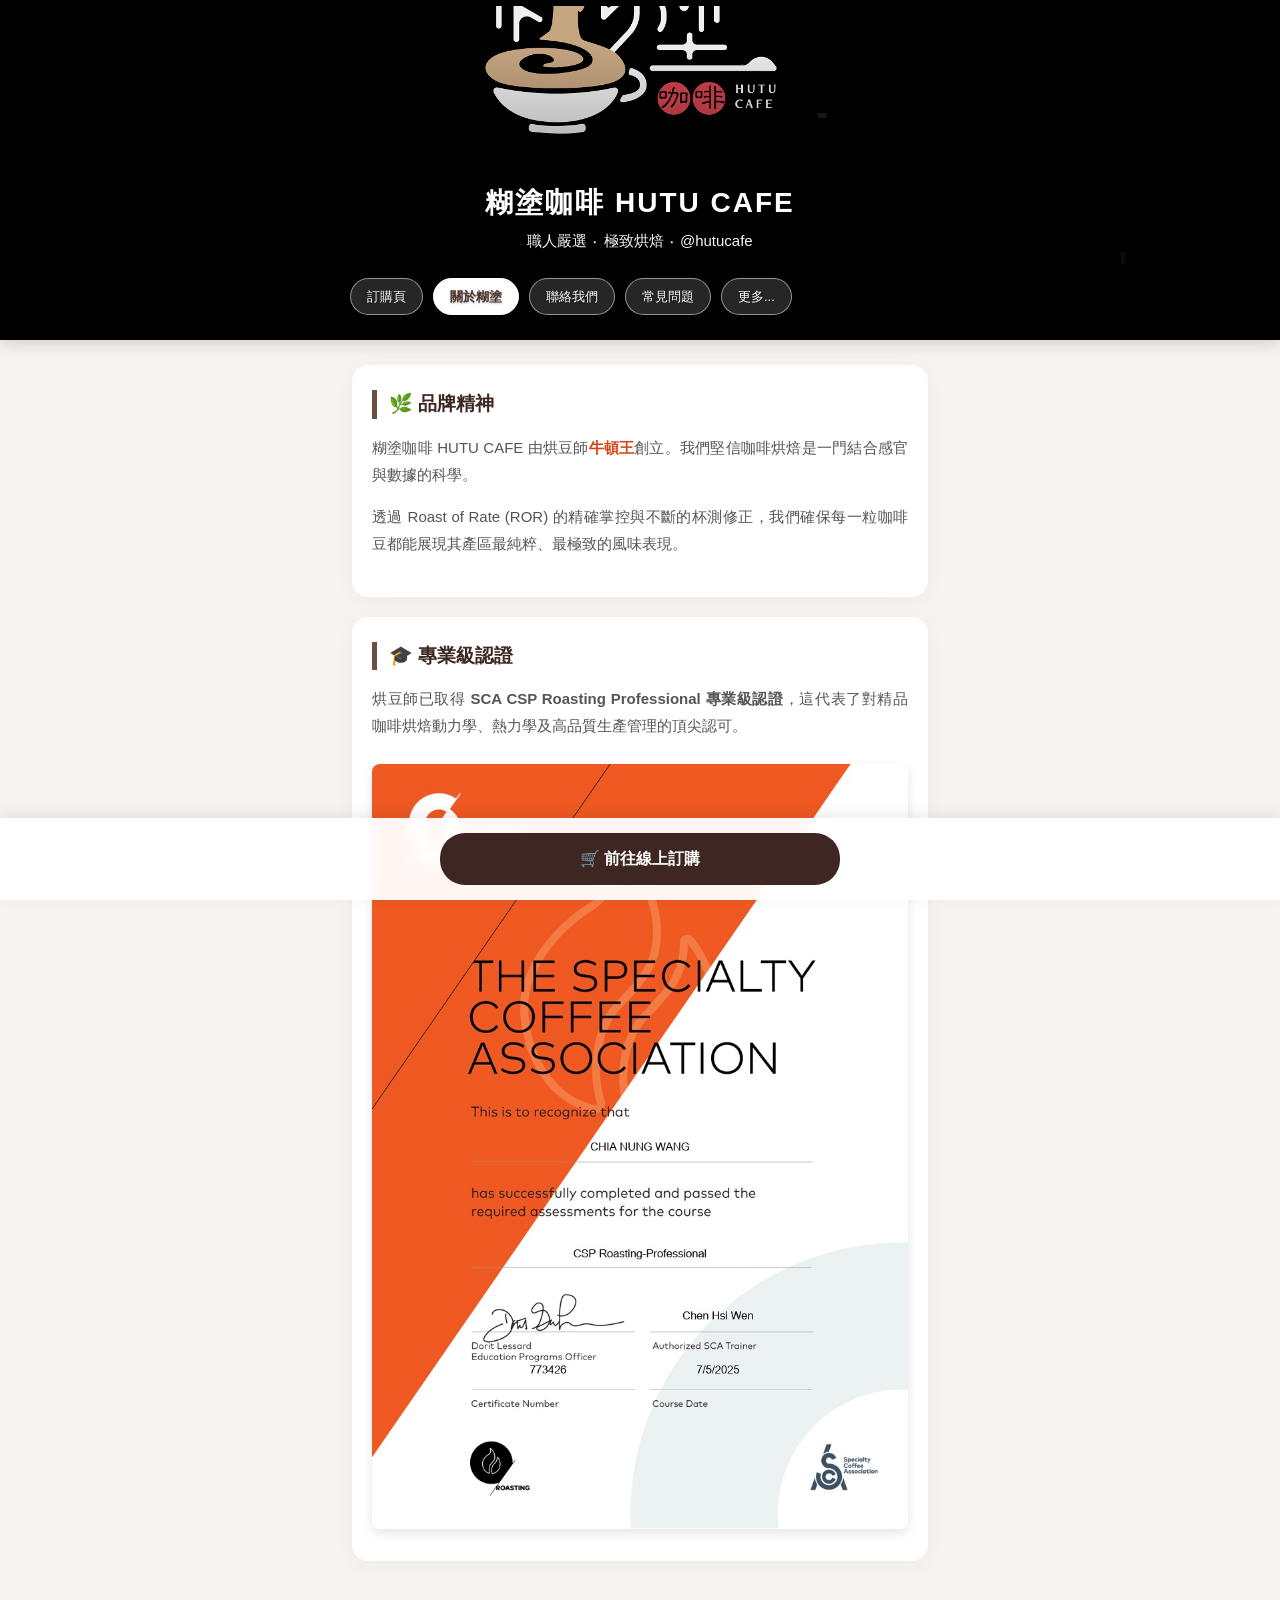
==== commit 42f212c9: "Update abouthutu.html" ====
--- a/abouthutu.html
+++ b/abouthutu.html
@@ -6,10 +6,11 @@
     <title>關於糊塗 | 糊塗咖啡 HUTU CAFE</title>
     <link rel="icon" href="logo2.jpg" type="image/jpeg">
     <style>
-        /* 基礎設定同步 index.html */
+        /* ✅ 完全同步 index.html 的基礎設定 */
         * { box-sizing: border-box; margin: 0; padding: 0; font-family: 'PingFang TC', 'Heiti TC', 'Noto Sans TC', sans-serif; }
-        body { background-color: #f7f3f0; color: #333; line-height: 1.5; padding-bottom: 120px; }
+        body { background-color: #f7f3f0; color: #333; line-height: 1.5; padding-bottom: 120px; overflow-x: hidden; }
         
+        /* ✅ 完全同步 index.html 的 header 結構與對齊方式 */
         header { 
             position: relative;
             background-image: url('bg.jpg');
@@ -24,6 +25,7 @@
             padding: 20px; 
             margin-bottom: 25px; 
             border-top: 6px solid #000; 
+            box-shadow: 0 4px 15px rgba(0,0,0,0.15);
         }
 
         header::before {
@@ -33,53 +35,71 @@
             background: linear-gradient(to bottom, rgba(0,0,0,0) 10%, rgba(0,0,0,0.3) 50%, rgba(0,0,0,0.85) 100%);
         }
         
+        /* ✅ index.html 的核心容器 */
         .header-inner { 
             width: 100%;
             max-width: 600px; 
             position: relative; 
-            text-align: center; 
             z-index: 1; 
+            text-align: center;
         }
 
         .header-inner h1 { font-size: 28px; color: #fff; margin-bottom: 6px; letter-spacing: 2px; text-shadow: 0 2px 5px rgba(0,0,0,0.6); }
         .header-inner p { color: #f5f5f5; font-size: 15px; margin-bottom: 20px; text-shadow: 0 1px 4px rgba(0,0,0,0.6); }
 
-        /* ✅ 終極救援：讓導覽列無視父層置中，強制滿版靠左滑動 */
+        /* ✅ 完全比照 index.html 的導覽列設定 */
         .main-nav { 
-            display: flex !important; 
-            justify-content: flex-start !important; /* 強制靠左 */
-            overflow-x: auto !important;            /* 啟用橫向滑動 */
+            display: flex; 
+            justify-content: flex-start; /* 這是靠左的關鍵 */
+            overflow-x: auto; 
             gap: 10px; 
-            padding: 10px 20px !important;           /* 增加左右內距防止第一個字被螢幕切掉 */
-            margin: 0 -20px -5px !important;        /* 用負邊距把導覽列推到螢幕邊緣 */
+            padding: 5px 10px; 
             scrollbar-width: none; 
             -webkit-overflow-scrolling: touch; 
-            text-align: left !important;            /* 覆蓋父層 center 設定 */
-            width: calc(100% + 40px) !important;    /* 確保寬度撐開 */
+            width: 100%;
         }
         .main-nav::-webkit-scrollbar { display: none; }
 
         .nav-item { 
-            flex: none !important;                  /* 禁止壓縮，維持按鈕寬度 */
-            text-decoration: none; font-size: 13px; color: #fff; padding: 8px 16px; 
-            border: 1px solid rgba(255, 255, 255, 0.5); border-radius: 20px; 
-            background-color: rgba(255, 255, 255, 0.15); backdrop-filter: blur(8px); 
-            -webkit-backdrop-filter: blur(8px); transition: 0.3s; 
-            white-space: nowrap !important;         /* 絕對不換行 */
+            flex: none; 
+            text-decoration: none; 
+            font-size: 13px; 
+            color: #fff; 
+            padding: 8px 16px; 
+            border: 1px solid rgba(255, 255, 255, 0.5); 
+            border-radius: 20px; 
+            background-color: rgba(255, 255, 255, 0.15); 
+            backdrop-filter: blur(8px); 
+            -webkit-backdrop-filter: blur(8px); 
+            transition: 0.3s; 
+            white-space: nowrap;
+            text-shadow: 0 1px 2px rgba(0,0,0,0.3);
         }
-        .nav-item.active { background-color: #fff; color: #4e342e; border-color: #fff; font-weight: bold; }
+
+        .nav-item.active { 
+            background-color: #fff; 
+            color: #4e342e; 
+            border-color: #fff; 
+            font-weight: bold;
+        }
 
         @media (max-width: 600px) {
             header { height: 280px; padding: 15px; }
+            .header-inner h1 { font-size: 24px; }
+            .header-inner p { font-size: 13px; margin-bottom: 15px; }
             .nav-item { padding: 6px 12px; font-size: 12px; }
         }
 
+        /* 關於頁面內容區塊樣式 */
         .container { max-width: 600px; margin: 0 auto; padding: 0 12px; }
         .section { background: #fff; border-radius: 16px; padding: 25px 20px; margin-bottom: 20px; box-shadow: 0 4px 20px rgba(0,0,0,0.04); }
         .section-title { font-size: 19px; font-weight: bold; border-left: 5px solid #6d4c41; padding-left: 12px; margin-bottom: 15px; color: #3e2723; }
         .about-text { font-size: 15px; color: #555; line-height: 1.8; text-align: justify; margin-bottom: 15px; }
+        .highlight { color: #d84315; font-weight: bold; }
+        .cert-img { width: 100%; border-radius: 8px; margin-top: 10px; box-shadow: 0 4px 12px rgba(0,0,0,0.1); }
 
-        .bottom-bar { position: fixed; bottom: 0; left: 0; right: 0; background: rgba(255,255,255,0.95); backdrop-filter: blur(5px); padding: 15px 20px; display: flex; justify-content: center; z-index: 1000; }
+        /* 底部按鈕 */
+        .bottom-bar { position: fixed; bottom: 0; left: 0; right: 0; background: rgba(255,255,255,0.95); backdrop-filter: blur(5px); padding: 15px 20px; display: flex; justify-content: center; z-index: 1000; box-shadow: 0 -4px 15px rgba(0,0,0,0.08); }
         .bottom-bar a { text-decoration: none; background: #3e2723; color: #fff; padding: 14px 40px; border-radius: 25px; font-size: 16px; font-weight: bold; width: 100%; max-width: 400px; text-align: center; }
     </style>
 </head>
@@ -103,8 +123,20 @@
     <div class="container">
         <div class="section">
             <div class="section-title">🌿 品牌精神</div>
-            <p class="about-text">糊塗咖啡 HUTU CAFE 由烘豆師牛頓王創立。</p>
-            <p class="about-text">我們透過數據烘焙，在 Coffee Review 評鑑屢獲 93、94 卓越高分。</p>
+            <p class="about-text">
+                糊塗咖啡 HUTU CAFE 由烘豆師<span class="highlight">牛頓王</span>創立。我們堅信咖啡烘焙是一門結合感官與數據的科學。
+            </p>
+            <p class="about-text">
+                透過 Roast of Rate (ROR) 的精確掌控與不斷的杯測修正，我們確保每一粒咖啡豆都能展現其產區最純粹、最極致的風味表現。
+            </p>
+        </div>
+
+        <div class="section">
+            <div class="section-title">🎓 專業級認證</div>
+            <p class="about-text">
+                烘豆師已取得 <strong>SCA CSP Roasting Professional 專業級認證</strong>，這代表了對精品咖啡烘焙動力學、熱力學及高品質生產管理的頂尖認可。
+            </p>
+            <img src="sca_csp.jpg" alt="SCA CSP Roasting Professional" class="cert-img">
         </div>
     </div>
 
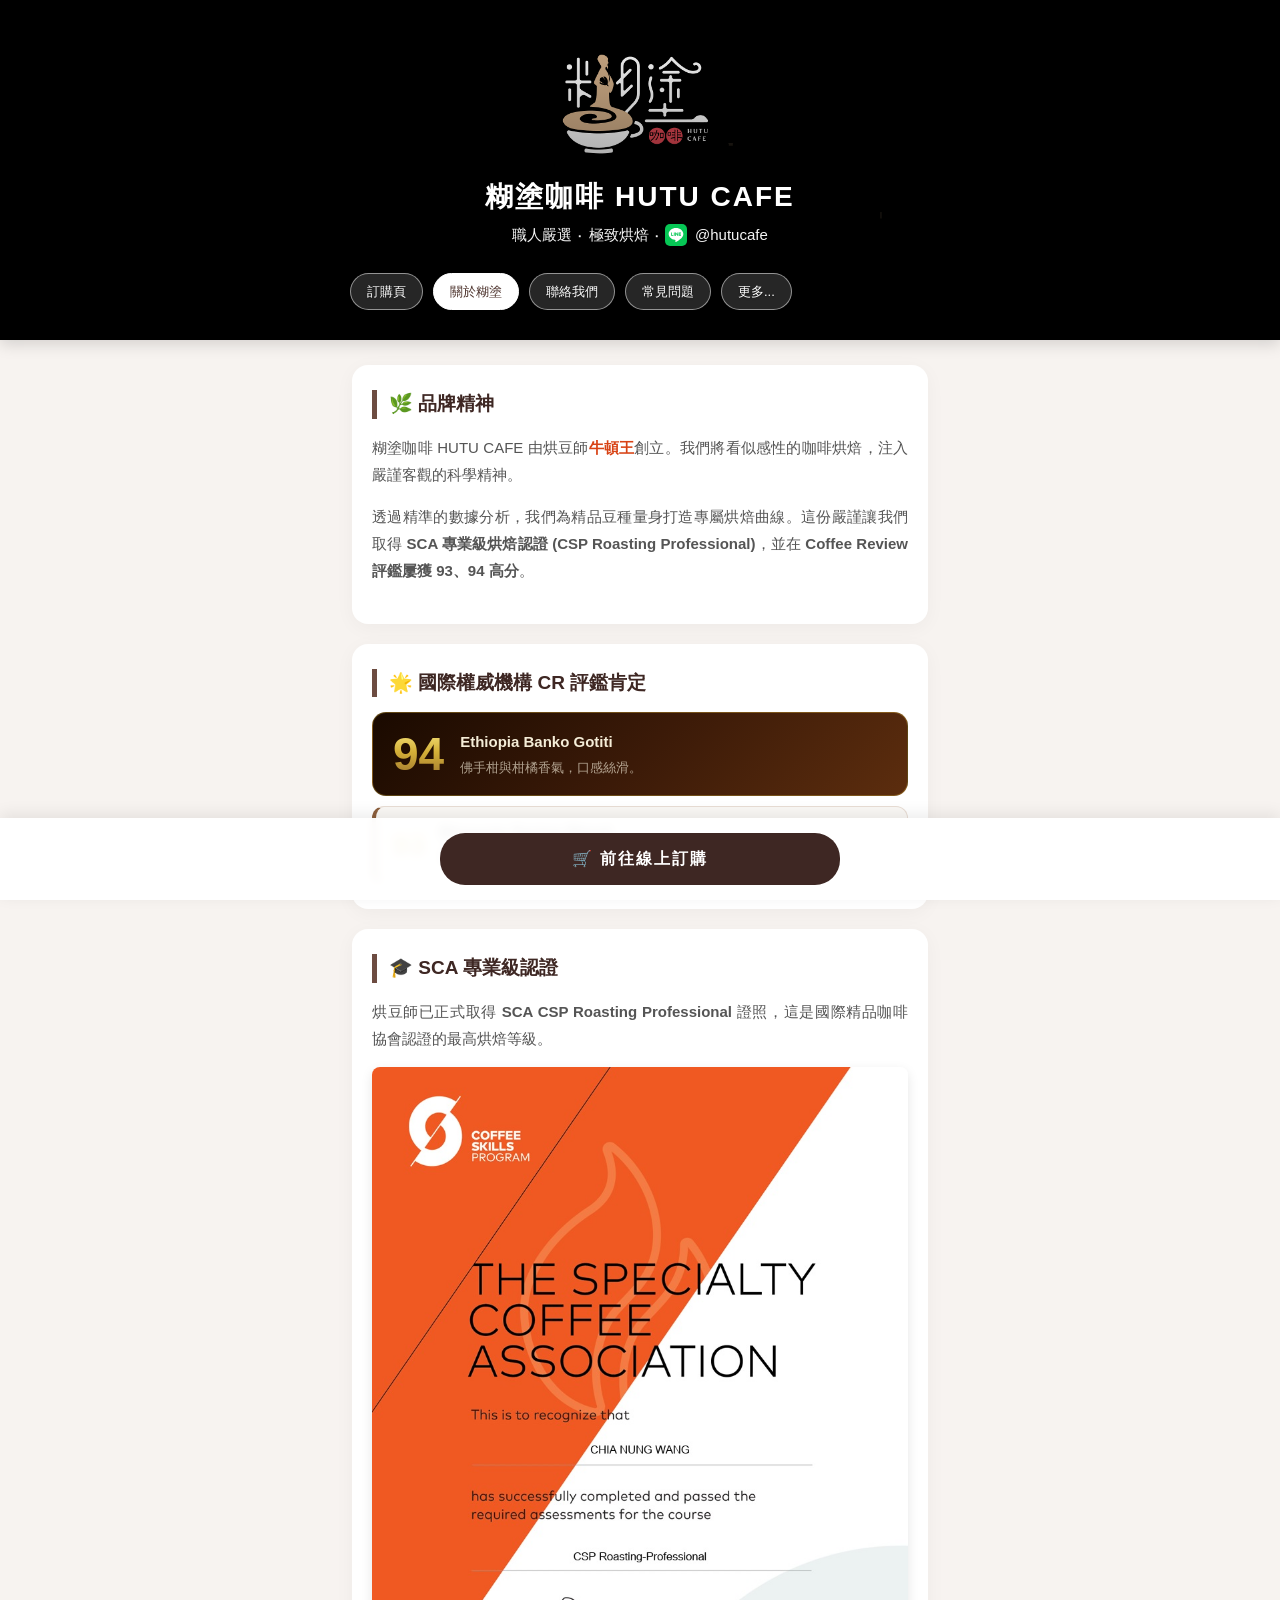
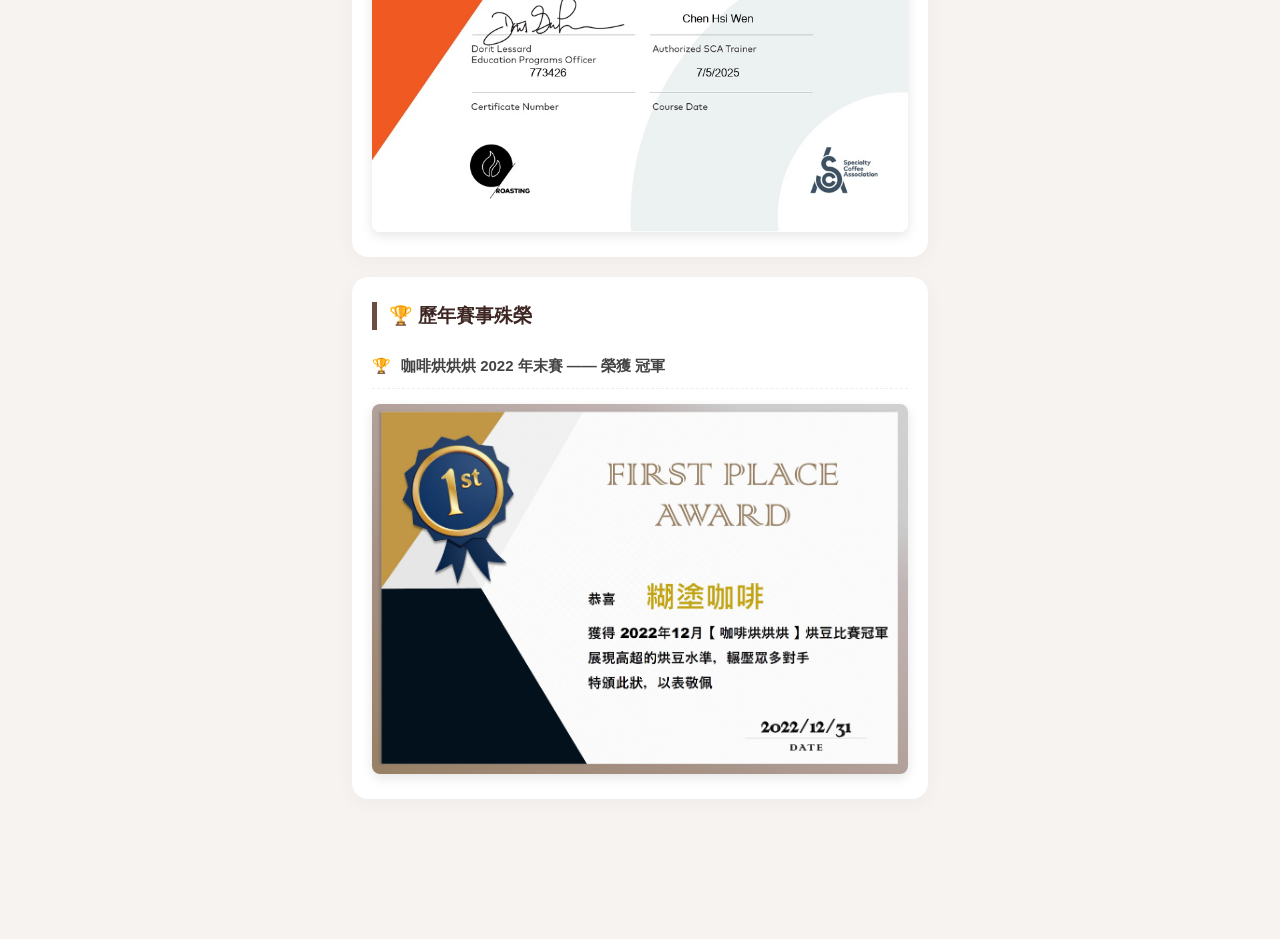
==== commit a48bd365: "Update abouthutu.html" ====
--- a/abouthutu.html
+++ b/abouthutu.html
@@ -3,19 +3,34 @@
 <head>
     <meta charset="UTF-8">
     <meta name="viewport" content="width=device-width, initial-scale=1.0">
+
     <title>關於糊塗 | 糊塗咖啡 HUTU CAFE</title>
+    <meta name="description" content="深入了解糊塗咖啡的品牌精神：數據烘焙與科學哲學。了解烘豆師牛頓王的 SCA CSP 專業級認證歷程及歷年獲獎獎項。">
+    <meta name="author" content="糊塗咖啡 HUTU CAFE">
+    <meta name="robots" content="index, follow">
+    <link rel="canonical" href="https://hutucafe.github.io/abouthutu.html">
+
+    <meta property="og:type" content="website">
+    <meta property="og:url" content="https://hutucafe.github.io/abouthutu.html">
+    <meta property="og:title" content="關於糊塗 | 糊塗咖啡 HUTU CAFE">
+    <meta property="og:description" content="數據烘焙與科學哲學的完美結合，深入了解 SCA 專業級烘豆師牛頓王的職人堅持。">
+    <meta property="og:image" content="https://hutucafe.github.io/certificate.jpg">
+    <meta property="og:site_name" content="糊塗咖啡 HUTU CAFE">
+    <meta property="og:locale" content="zh_TW">
+
     <link rel="icon" href="logo2.jpg" type="image/jpeg">
+    
     <style>
-        /* ✅ 完全同步 index.html 的基礎設定 */
+        /* 基礎樣式重置 (同步 index.html) */
         * { box-sizing: border-box; margin: 0; padding: 0; font-family: 'PingFang TC', 'Heiti TC', 'Noto Sans TC', sans-serif; }
-        body { background-color: #f7f3f0; color: #333; line-height: 1.5; padding-bottom: 120px; overflow-x: hidden; }
-        
-        /* ✅ 完全同步 index.html 的 header 結構與對齊方式 */
+        body { background-color: #f7f3f0; color: #333; line-height: 1.5; padding-bottom: 120px; }
+        
+        /* 頁首設計 (同步 index.html) */
         header { 
             position: relative;
             background-image: url('bg.jpg');
-            background-size: cover; 
-            background-position: center; 
+            background-size: auto 100%; 
+            background-position: center center; 
             background-repeat: no-repeat;
             background-color: #000; 
             height: 340px; 
@@ -23,9 +38,9 @@
             align-items: flex-end; 
             justify-content: center;
             padding: 20px; 
+            box-shadow: 0 4px 15px rgba(0,0,0,0.15); 
             margin-bottom: 25px; 
             border-top: 6px solid #000; 
-            box-shadow: 0 4px 15px rgba(0,0,0,0.15);
         }
 
         header::before {
@@ -35,72 +50,79 @@
             background: linear-gradient(to bottom, rgba(0,0,0,0) 10%, rgba(0,0,0,0.3) 50%, rgba(0,0,0,0.85) 100%);
         }
         
-        /* ✅ index.html 的核心容器 */
         .header-inner { 
             width: 100%;
             max-width: 600px; 
             position: relative; 
+            text-align: center; 
             z-index: 1; 
-            text-align: center;
+            padding-bottom: 5px; 
         }
 
         .header-inner h1 { font-size: 28px; color: #fff; margin-bottom: 6px; letter-spacing: 2px; text-shadow: 0 2px 5px rgba(0,0,0,0.6); }
         .header-inner p { color: #f5f5f5; font-size: 15px; margin-bottom: 20px; text-shadow: 0 1px 4px rgba(0,0,0,0.6); }
 
-        /* ✅ 完全比照 index.html 的導覽列設定 */
-        .main-nav { 
-            display: flex; 
-            justify-content: flex-start; /* 這是靠左的關鍵 */
-            overflow-x: auto; 
-            gap: 10px; 
-            padding: 5px 10px; 
-            scrollbar-width: none; 
-            -webkit-overflow-scrolling: touch; 
-            width: 100%;
-        }
+        .line-link { color: inherit; text-decoration: none; transition: 0.3s; display: inline-block; }
+        .line-link:hover { opacity: 0.75; transform: scale(1.02); }
+        .line-img-icon { width: 22px; height: auto; vertical-align: middle; margin-right: 4px; position: relative; top: -2px; filter: drop-shadow(0 1px 2px rgba(0,0,0,0.5)); }
+
+        /* 主導覽列 (同步 index.html) */
+        .main-nav { display: flex; justify-content: flex-start; overflow-x: auto; gap: 10px; padding: 5px 10px; scrollbar-width: none; -webkit-overflow-scrolling: touch; }
         .main-nav::-webkit-scrollbar { display: none; }
 
         .nav-item { 
-            flex: none; 
-            text-decoration: none; 
-            font-size: 13px; 
-            color: #fff; 
-            padding: 8px 16px; 
-            border: 1px solid rgba(255, 255, 255, 0.5); 
-            border-radius: 20px; 
-            background-color: rgba(255, 255, 255, 0.15); 
-            backdrop-filter: blur(8px); 
-            -webkit-backdrop-filter: blur(8px); 
-            transition: 0.3s; 
-            white-space: nowrap;
-            text-shadow: 0 1px 2px rgba(0,0,0,0.3);
-        }
-
-        .nav-item.active { 
-            background-color: #fff; 
-            color: #4e342e; 
-            border-color: #fff; 
-            font-weight: bold;
-        }
+            flex: none; text-decoration: none; font-size: 13px; color: #fff; padding: 8px 16px; 
+            border: 1px solid rgba(255, 255, 255, 0.5); border-radius: 20px; 
+            background-color: rgba(255, 255, 255, 0.15); backdrop-filter: blur(8px); -webkit-backdrop-filter: blur(8px); 
+            transition: 0.3s; white-space: nowrap; text-shadow: 0 1px 2px rgba(0,0,0,0.3);
+        }
+        .nav-item:hover, .nav-item.active { background-color: #fff; color: #4e342e; border-color: #fff; text-shadow: none; box-shadow: 0 4px 10px rgba(0,0,0,0.2); }
 
         @media (max-width: 600px) {
-            header { height: 280px; padding: 15px; }
+            header { height: 280px; padding: 15px; background-size: cover; }
             .header-inner h1 { font-size: 24px; }
             .header-inner p { font-size: 13px; margin-bottom: 15px; }
             .nav-item { padding: 6px 12px; font-size: 12px; }
         }
 
-        /* 關於頁面內容區塊樣式 */
+        /* 內容容器 */
         .container { max-width: 600px; margin: 0 auto; padding: 0 12px; }
         .section { background: #fff; border-radius: 16px; padding: 25px 20px; margin-bottom: 20px; box-shadow: 0 4px 20px rgba(0,0,0,0.04); }
         .section-title { font-size: 19px; font-weight: bold; border-left: 5px solid #6d4c41; padding-left: 12px; margin-bottom: 15px; color: #3e2723; }
+        
         .about-text { font-size: 15px; color: #555; line-height: 1.8; text-align: justify; margin-bottom: 15px; }
         .highlight { color: #d84315; font-weight: bold; }
-        .cert-img { width: 100%; border-radius: 8px; margin-top: 10px; box-shadow: 0 4px 12px rgba(0,0,0,0.1); }
+
+        /* CR 評分區塊樣式 */
+        .cr-list { display: flex; flex-direction: column; gap: 10px; margin-top: 15px; }
+        .cr-card-featured {
+            text-decoration: none; display: block; border-radius: 14px; overflow: hidden;
+            background: linear-gradient(135deg, #1a0a00 0%, #3b1a08 50%, #5c2d0e 100%);
+            border: 1px solid rgba(212, 175, 55, 0.35); transition: 0.3s;
+        }
+        .cr-card-featured:hover { transform: translateY(-3px); box-shadow: 0 10px 32px rgba(139, 90, 43, 0.45); }
+        .cr-card-featured-inner { display: flex; align-items: center; padding: 18px 20px; gap: 16px; }
+        .score-num { font-size: 46px; font-weight: 900; line-height: 1; background: linear-gradient(180deg, #f5e27a 0%, #d4af37 45%, #a07830 100%); -webkit-background-clip: text; -webkit-text-fill-color: transparent; }
+        .cr-desc-featured h4 { font-size: 15px; color: #f5edd8; margin-bottom: 5px; }
+        .cr-desc-featured p { font-size: 12.5px; color: rgba(245, 237, 216, 0.65); }
+
+        .cr-card {
+            background: #faf8f5; border: 1px solid #e8ddd4; border-left: 4px solid #8b5e3c;
+            border-radius: 12px; padding: 14px 16px; display: flex; align-items: center; gap: 14px;
+            text-decoration: none; color: inherit; transition: 0.2s;
+        }
+        .cr-card:hover { transform: translateY(-2px); border-color: #c89060; }
+        .cr-score .score-num { font-size: 30px; font-weight: 900; color: #7b3f1e; }
+
+        /* 圖片與列表 */
+        .cert-img { width: 100%; border-radius: 8px; margin-top: 15px; box-shadow: 0 4px 12px rgba(0,0,0,0.1); display: block; }
+        .award-list { list-style: none; margin-top: 10px; }
+        .award-list li { font-size: 15px; color: #444; padding: 10px 0; border-bottom: 1px dashed #eee; display: flex; align-items: center; }
+        .award-list li::before { content: '🏆'; margin-right: 10px; }
 
         /* 底部按鈕 */
-        .bottom-bar { position: fixed; bottom: 0; left: 0; right: 0; background: rgba(255,255,255,0.95); backdrop-filter: blur(5px); padding: 15px 20px; display: flex; justify-content: center; z-index: 1000; box-shadow: 0 -4px 15px rgba(0,0,0,0.08); }
-        .bottom-bar a { text-decoration: none; background: #3e2723; color: #fff; padding: 14px 40px; border-radius: 25px; font-size: 16px; font-weight: bold; width: 100%; max-width: 400px; text-align: center; }
+        .bottom-bar { position: fixed; bottom: 0; left: 0; right: 0; background: rgba(255,255,255,0.95); backdrop-filter: blur(5px); padding: 15px 20px; box-shadow: 0 -4px 15px rgba(0,0,0,0.08); display: flex; justify-content: center; z-index: 1000; }
+        .bottom-bar a { text-decoration: none; background: #3e2723; color: #fff; padding: 14px 40px; border-radius: 25px; font-size: 16px; font-weight: bold; width: 100%; max-width: 400px; text-align: center; letter-spacing: 2px; }
     </style>
 </head>
 <body>
@@ -108,7 +130,12 @@
     <header>
         <div class="header-inner">
             <h1>糊塗咖啡 HUTU CAFE</h1>
-            <p>職人嚴選 ‧ 極致烘焙 ‧ @hutucafe</p>
+            <p>職人嚴選 ‧ 極致烘焙 ‧ 
+                <a href="https://lin.ee/6oPqPhD" target="_blank" class="line-link">
+                    <img src="line_logo.svg" alt="LINE" class="line-img-icon">
+                    @hutucafe
+                </a>
+            </p>
             
             <nav class="main-nav">
                 <a href="index.html" class="nav-item">訂購頁</a>
@@ -121,23 +148,55 @@
     </header>
 
     <div class="container">
+        
         <div class="section">
             <div class="section-title">🌿 品牌精神</div>
             <p class="about-text">
-                糊塗咖啡 HUTU CAFE 由烘豆師<span class="highlight">牛頓王</span>創立。我們堅信咖啡烘焙是一門結合感官與數據的科學。
+                糊塗咖啡 HUTU CAFE 由烘豆師<span class="highlight">牛頓王</span>創立。我們將看似感性的咖啡烘焙，注入嚴謹客觀的科學精神。
             </p>
             <p class="about-text">
-                透過 Roast of Rate (ROR) 的精確掌控與不斷的杯測修正，我們確保每一粒咖啡豆都能展現其產區最純粹、最極致的風味表現。
-            </p>
-        </div>
-
-        <div class="section">
-            <div class="section-title">🎓 專業級認證</div>
+                透過精準的數據分析，我們為精品豆種量身打造專屬烘焙曲線。這份嚴謹讓我們取得 <strong>SCA 專業級烘焙認證 (CSP Roasting Professional)</strong>，並在 <strong>Coffee Review 評鑑屢獲 93、94 高分</strong>。
+            </p>
+        </div>
+
+        <div class="section">
+            <div class="section-title">🌟 國際權威機構 CR 評鑑肯定</div>
+            <div class="cr-list">
+                <a href="https://www.coffeereview.com/all-reviews/?roaster_name=Hutu+Cafe+Roastery" target="_blank" class="cr-card-featured">
+                    <div class="cr-card-featured-inner">
+                        <div class="score-num">94</div>
+                        <div class="cr-desc-featured">
+                            <h4>Ethiopia Banko Gotiti</h4>
+                            <p>佛手柑與柑橘香氣，口感絲滑。</p>
+                        </div>
+                    </div>
+                </a>
+                <a href="#" class="cr-card">
+                    <div class="cr-score"><span class="score-num">93</span></div>
+                    <div class="cr-desc">
+                        <h4>Blossom Spring Blend</h4>
+                        <p>黑莓與香草優格香，酸度明亮多汁。</p>
+                    </div>
+                </a>
+            </div>
+        </div>
+
+        <div class="section">
+            <div class="section-title">🎓 SCA 專業級認證</div>
             <p class="about-text">
-                烘豆師已取得 <strong>SCA CSP Roasting Professional 專業級認證</strong>，這代表了對精品咖啡烘焙動力學、熱力學及高品質生產管理的頂尖認可。
-            </p>
-            <img src="sca_csp.jpg" alt="SCA CSP Roasting Professional" class="cert-img">
-        </div>
+                烘豆師已正式取得 <strong>SCA CSP Roasting Professional</strong> 證照，這是國際精品咖啡協會認證的最高烘焙等級。
+            </p>
+            <img src="sca_csp.jpg" alt="SCA 證照" class="cert-img">
+        </div>
+
+        <div class="section">
+            <div class="section-title">🏆 歷年賽事殊榮</div>
+            <ul class="award-list">
+                <li><strong>咖啡烘烘烘 2022 年末賽 —— 榮獲 冠軍</strong></li>
+            </ul>
+            <img src="certificate.jpg" alt="冠軍獎狀" class="cert-img">
+        </div>
+
     </div>
 
     <div class="bottom-bar">
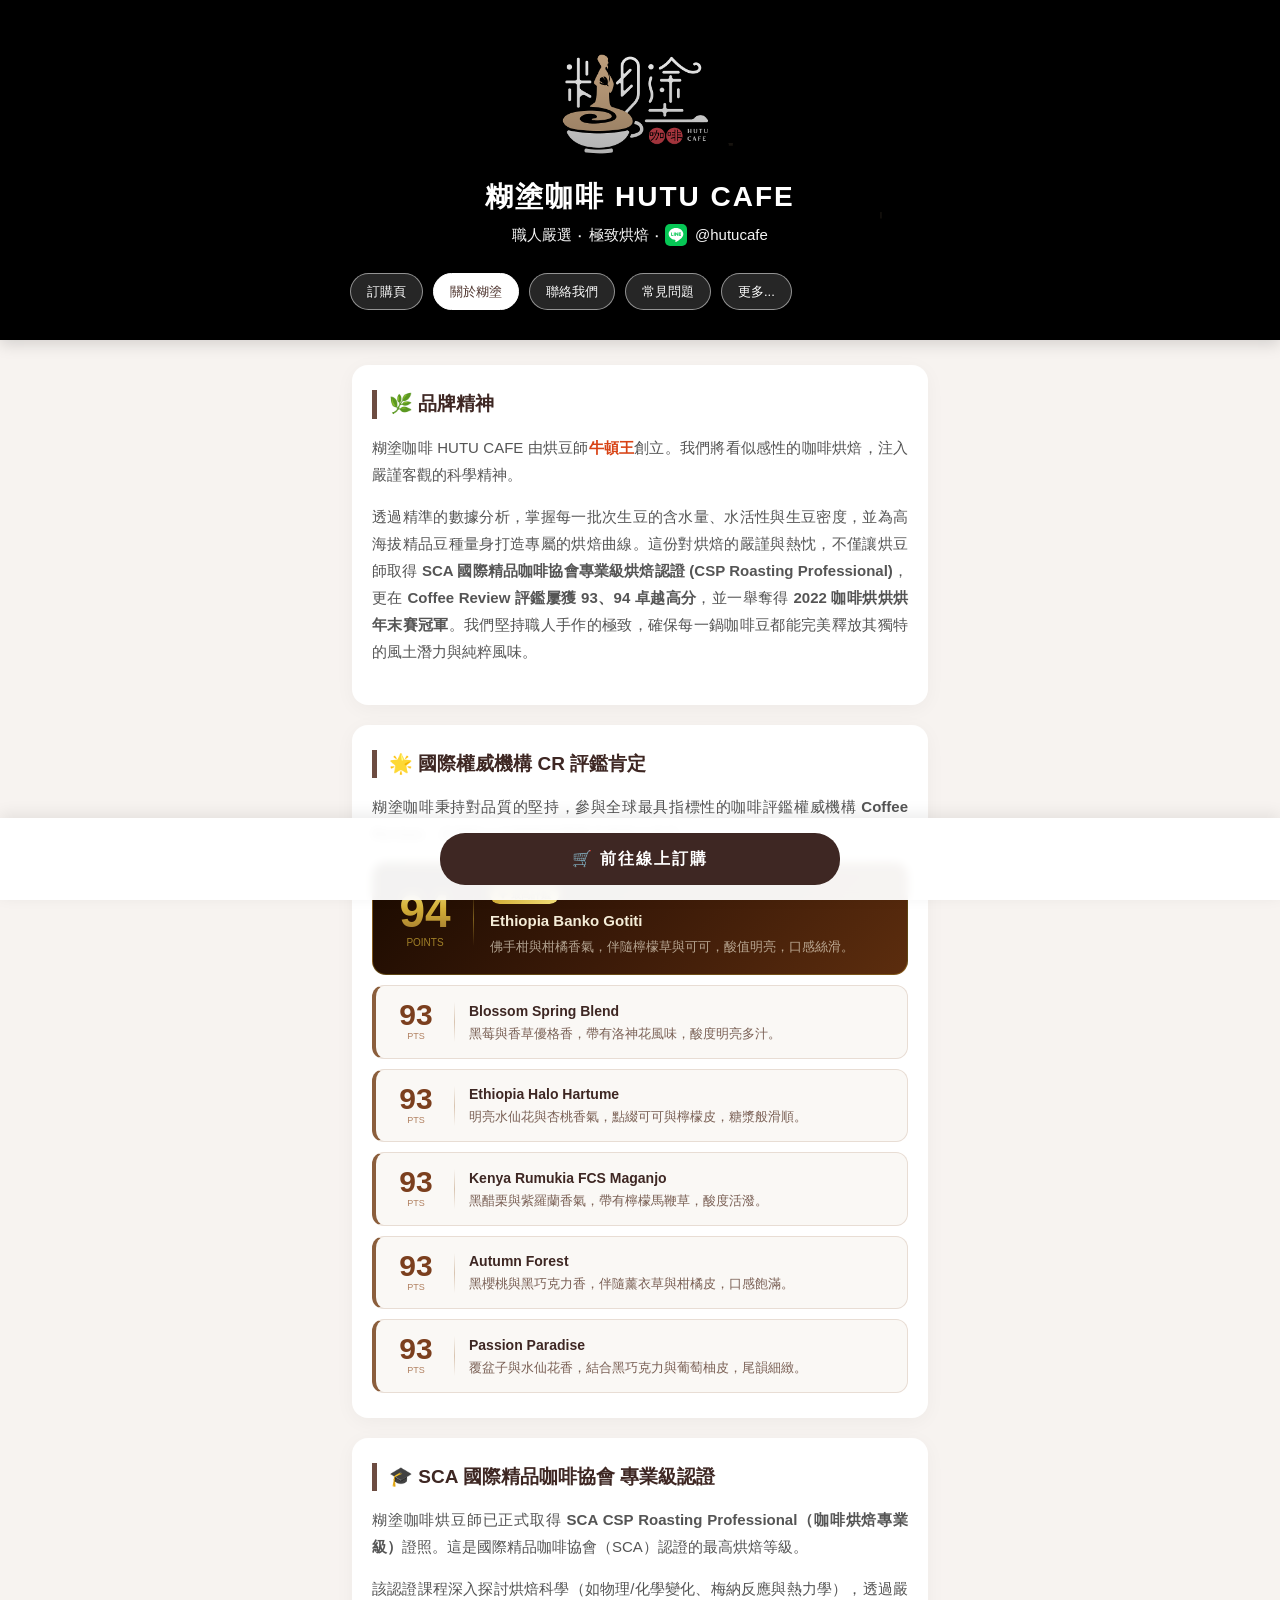
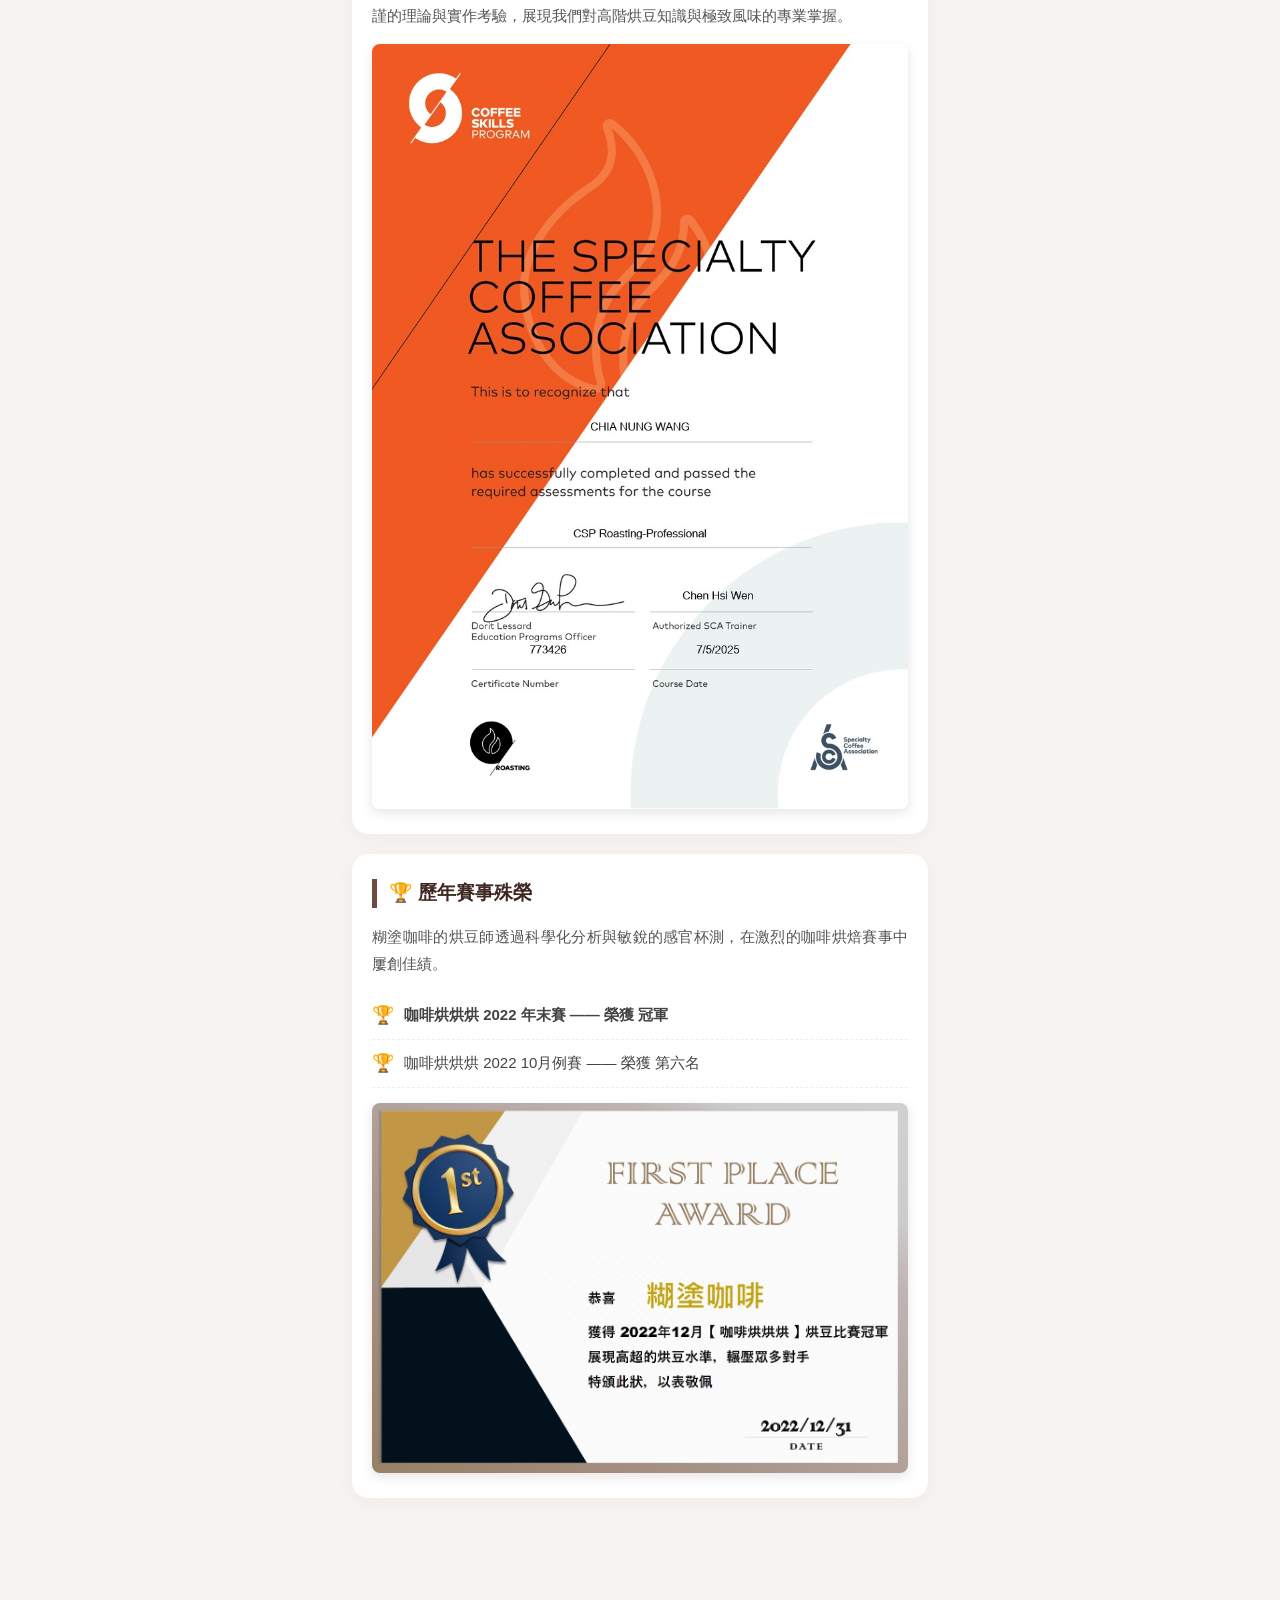
==== commit 7803cf03: "Add files via upload" ====
--- a/abouthutu.html
+++ b/abouthutu.html
@@ -1,207 +1,275 @@
-<!DOCTYPE html>
-<html lang="zh-TW">
-<head>
-    <meta charset="UTF-8">
-    <meta name="viewport" content="width=device-width, initial-scale=1.0">
-
-    <title>關於糊塗 | 糊塗咖啡 HUTU CAFE</title>
-    <meta name="description" content="深入了解糊塗咖啡的品牌精神：數據烘焙與科學哲學。了解烘豆師牛頓王的 SCA CSP 專業級認證歷程及歷年獲獎獎項。">
-    <meta name="author" content="糊塗咖啡 HUTU CAFE">
-    <meta name="robots" content="index, follow">
-    <link rel="canonical" href="https://hutucafe.github.io/abouthutu.html">
-
-    <meta property="og:type" content="website">
-    <meta property="og:url" content="https://hutucafe.github.io/abouthutu.html">
-    <meta property="og:title" content="關於糊塗 | 糊塗咖啡 HUTU CAFE">
-    <meta property="og:description" content="數據烘焙與科學哲學的完美結合，深入了解 SCA 專業級烘豆師牛頓王的職人堅持。">
-    <meta property="og:image" content="https://hutucafe.github.io/certificate.jpg">
-    <meta property="og:site_name" content="糊塗咖啡 HUTU CAFE">
-    <meta property="og:locale" content="zh_TW">
-
-    <link rel="icon" href="logo2.jpg" type="image/jpeg">
-    
-    <style>
-        /* 基礎樣式重置 (同步 index.html) */
-        * { box-sizing: border-box; margin: 0; padding: 0; font-family: 'PingFang TC', 'Heiti TC', 'Noto Sans TC', sans-serif; }
-        body { background-color: #f7f3f0; color: #333; line-height: 1.5; padding-bottom: 120px; }
-        
-        /* 頁首設計 (同步 index.html) */
-        header { 
-            position: relative;
-            background-image: url('bg.jpg');
-            background-size: auto 100%; 
-            background-position: center center; 
-            background-repeat: no-repeat;
-            background-color: #000; 
-            height: 340px; 
-            display: flex;
-            align-items: flex-end; 
-            justify-content: center;
-            padding: 20px; 
-            box-shadow: 0 4px 15px rgba(0,0,0,0.15); 
-            margin-bottom: 25px; 
-            border-top: 6px solid #000; 
-        }
-
-        header::before {
-            content: '';
-            position: absolute;
-            top: 0; left: 0; right: 0; bottom: 0;
-            background: linear-gradient(to bottom, rgba(0,0,0,0) 10%, rgba(0,0,0,0.3) 50%, rgba(0,0,0,0.85) 100%);
-        }
-        
-        .header-inner { 
-            width: 100%;
-            max-width: 600px; 
-            position: relative; 
-            text-align: center; 
-            z-index: 1; 
-            padding-bottom: 5px; 
-        }
-
-        .header-inner h1 { font-size: 28px; color: #fff; margin-bottom: 6px; letter-spacing: 2px; text-shadow: 0 2px 5px rgba(0,0,0,0.6); }
-        .header-inner p { color: #f5f5f5; font-size: 15px; margin-bottom: 20px; text-shadow: 0 1px 4px rgba(0,0,0,0.6); }
-
-        .line-link { color: inherit; text-decoration: none; transition: 0.3s; display: inline-block; }
-        .line-link:hover { opacity: 0.75; transform: scale(1.02); }
-        .line-img-icon { width: 22px; height: auto; vertical-align: middle; margin-right: 4px; position: relative; top: -2px; filter: drop-shadow(0 1px 2px rgba(0,0,0,0.5)); }
-
-        /* 主導覽列 (同步 index.html) */
-        .main-nav { display: flex; justify-content: flex-start; overflow-x: auto; gap: 10px; padding: 5px 10px; scrollbar-width: none; -webkit-overflow-scrolling: touch; }
-        .main-nav::-webkit-scrollbar { display: none; }
-
-        .nav-item { 
-            flex: none; text-decoration: none; font-size: 13px; color: #fff; padding: 8px 16px; 
-            border: 1px solid rgba(255, 255, 255, 0.5); border-radius: 20px; 
-            background-color: rgba(255, 255, 255, 0.15); backdrop-filter: blur(8px); -webkit-backdrop-filter: blur(8px); 
-            transition: 0.3s; white-space: nowrap; text-shadow: 0 1px 2px rgba(0,0,0,0.3);
-        }
-        .nav-item:hover, .nav-item.active { background-color: #fff; color: #4e342e; border-color: #fff; text-shadow: none; box-shadow: 0 4px 10px rgba(0,0,0,0.2); }
-
-        @media (max-width: 600px) {
-            header { height: 280px; padding: 15px; background-size: cover; }
-            .header-inner h1 { font-size: 24px; }
-            .header-inner p { font-size: 13px; margin-bottom: 15px; }
-            .nav-item { padding: 6px 12px; font-size: 12px; }
-        }
-
-        /* 內容容器 */
-        .container { max-width: 600px; margin: 0 auto; padding: 0 12px; }
-        .section { background: #fff; border-radius: 16px; padding: 25px 20px; margin-bottom: 20px; box-shadow: 0 4px 20px rgba(0,0,0,0.04); }
-        .section-title { font-size: 19px; font-weight: bold; border-left: 5px solid #6d4c41; padding-left: 12px; margin-bottom: 15px; color: #3e2723; }
-        
-        .about-text { font-size: 15px; color: #555; line-height: 1.8; text-align: justify; margin-bottom: 15px; }
-        .highlight { color: #d84315; font-weight: bold; }
-
-        /* CR 評分區塊樣式 */
-        .cr-list { display: flex; flex-direction: column; gap: 10px; margin-top: 15px; }
-        .cr-card-featured {
-            text-decoration: none; display: block; border-radius: 14px; overflow: hidden;
-            background: linear-gradient(135deg, #1a0a00 0%, #3b1a08 50%, #5c2d0e 100%);
-            border: 1px solid rgba(212, 175, 55, 0.35); transition: 0.3s;
-        }
-        .cr-card-featured:hover { transform: translateY(-3px); box-shadow: 0 10px 32px rgba(139, 90, 43, 0.45); }
-        .cr-card-featured-inner { display: flex; align-items: center; padding: 18px 20px; gap: 16px; }
-        .score-num { font-size: 46px; font-weight: 900; line-height: 1; background: linear-gradient(180deg, #f5e27a 0%, #d4af37 45%, #a07830 100%); -webkit-background-clip: text; -webkit-text-fill-color: transparent; }
-        .cr-desc-featured h4 { font-size: 15px; color: #f5edd8; margin-bottom: 5px; }
-        .cr-desc-featured p { font-size: 12.5px; color: rgba(245, 237, 216, 0.65); }
-
-        .cr-card {
-            background: #faf8f5; border: 1px solid #e8ddd4; border-left: 4px solid #8b5e3c;
-            border-radius: 12px; padding: 14px 16px; display: flex; align-items: center; gap: 14px;
-            text-decoration: none; color: inherit; transition: 0.2s;
-        }
-        .cr-card:hover { transform: translateY(-2px); border-color: #c89060; }
-        .cr-score .score-num { font-size: 30px; font-weight: 900; color: #7b3f1e; }
-
-        /* 圖片與列表 */
-        .cert-img { width: 100%; border-radius: 8px; margin-top: 15px; box-shadow: 0 4px 12px rgba(0,0,0,0.1); display: block; }
-        .award-list { list-style: none; margin-top: 10px; }
-        .award-list li { font-size: 15px; color: #444; padding: 10px 0; border-bottom: 1px dashed #eee; display: flex; align-items: center; }
-        .award-list li::before { content: '🏆'; margin-right: 10px; }
-
-        /* 底部按鈕 */
-        .bottom-bar { position: fixed; bottom: 0; left: 0; right: 0; background: rgba(255,255,255,0.95); backdrop-filter: blur(5px); padding: 15px 20px; box-shadow: 0 -4px 15px rgba(0,0,0,0.08); display: flex; justify-content: center; z-index: 1000; }
-        .bottom-bar a { text-decoration: none; background: #3e2723; color: #fff; padding: 14px 40px; border-radius: 25px; font-size: 16px; font-weight: bold; width: 100%; max-width: 400px; text-align: center; letter-spacing: 2px; }
-    </style>
-</head>
-<body>
-
-    <header>
-        <div class="header-inner">
-            <h1>糊塗咖啡 HUTU CAFE</h1>
-            <p>職人嚴選 ‧ 極致烘焙 ‧ 
-                <a href="https://lin.ee/6oPqPhD" target="_blank" class="line-link">
-                    <img src="line_logo.svg" alt="LINE" class="line-img-icon">
-                    @hutucafe
-                </a>
-            </p>
-            
-            <nav class="main-nav">
-                <a href="index.html" class="nav-item">訂購頁</a>
-                <a href="abouthutu.html" class="nav-item active">關於糊塗</a>
-                <a href="contactus.html" class="nav-item">聯絡我們</a>
-                <a href="faq.html" class="nav-item">常見問題</a>
-                <a href="more.html" class="nav-item">更多...</a>
-            </nav>
-        </div>
-    </header>
-
-    <div class="container">
-        
-        <div class="section">
-            <div class="section-title">🌿 品牌精神</div>
-            <p class="about-text">
-                糊塗咖啡 HUTU CAFE 由烘豆師<span class="highlight">牛頓王</span>創立。我們將看似感性的咖啡烘焙，注入嚴謹客觀的科學精神。
-            </p>
-            <p class="about-text">
-                透過精準的數據分析，我們為精品豆種量身打造專屬烘焙曲線。這份嚴謹讓我們取得 <strong>SCA 專業級烘焙認證 (CSP Roasting Professional)</strong>，並在 <strong>Coffee Review 評鑑屢獲 93、94 高分</strong>。
-            </p>
-        </div>
-
-        <div class="section">
-            <div class="section-title">🌟 國際權威機構 CR 評鑑肯定</div>
-            <div class="cr-list">
-                <a href="https://www.coffeereview.com/all-reviews/?roaster_name=Hutu+Cafe+Roastery" target="_blank" class="cr-card-featured">
-                    <div class="cr-card-featured-inner">
-                        <div class="score-num">94</div>
-                        <div class="cr-desc-featured">
-                            <h4>Ethiopia Banko Gotiti</h4>
-                            <p>佛手柑與柑橘香氣，口感絲滑。</p>
-                        </div>
-                    </div>
-                </a>
-                <a href="#" class="cr-card">
-                    <div class="cr-score"><span class="score-num">93</span></div>
-                    <div class="cr-desc">
-                        <h4>Blossom Spring Blend</h4>
-                        <p>黑莓與香草優格香，酸度明亮多汁。</p>
-                    </div>
-                </a>
-            </div>
-        </div>
-
-        <div class="section">
-            <div class="section-title">🎓 SCA 專業級認證</div>
-            <p class="about-text">
-                烘豆師已正式取得 <strong>SCA CSP Roasting Professional</strong> 證照，這是國際精品咖啡協會認證的最高烘焙等級。
-            </p>
-            <img src="sca_csp.jpg" alt="SCA 證照" class="cert-img">
-        </div>
-
-        <div class="section">
-            <div class="section-title">🏆 歷年賽事殊榮</div>
-            <ul class="award-list">
-                <li><strong>咖啡烘烘烘 2022 年末賽 —— 榮獲 冠軍</strong></li>
-            </ul>
-            <img src="certificate.jpg" alt="冠軍獎狀" class="cert-img">
-        </div>
-
-    </div>
-
-    <div class="bottom-bar">
-        <a href="index.html">🛒 前往線上訂購</a>
-    </div>
-
-</body>
-</html>
+<!DOCTYPE html>
+<html lang="zh-TW">
+<head>
+    <meta charset="UTF-8">
+    <meta name="viewport" content="width=device-width, initial-scale=1.0">
+
+    <title>關於糊塗 | 糊塗咖啡 HUTU CAFE</title>
+    <meta name="description" content="深入了解糊塗咖啡的品牌精神：數據烘焙與科學哲學。了解烘豆師牛頓王的 SCA CSP 專業級認證歷程及歷年獲獎獎項。">
+    <meta name="author" content="糊塗咖啡 HUTU CAFE">
+    <meta name="robots" content="index, follow">
+    <link rel="canonical" href="https://hutucafe.github.io/abouthutu.html">
+
+    <meta property="og:type" content="website">
+    <meta property="og:url" content="https://hutucafe.github.io/abouthutu.html">
+    <meta property="og:title" content="關於糊塗 | 糊塗咖啡 HUTU CAFE">
+    <meta property="og:description" content="數據烘焙與科學哲學的完美結合，深入了解 SCA 專業級烘豆師牛頓王的職人堅持。">
+    <meta property="og:image" content="https://hutucafe.github.io/certificate.jpg">
+    <meta property="og:site_name" content="糊塗咖啡 HUTU CAFE">
+    <meta property="og:locale" content="zh_TW">
+
+    <link rel="icon" href="logo2.jpg" type="image/jpeg">
+    
+    <style>
+        /* 基礎樣式重置 (同步 index.html) */
+        * { box-sizing: border-box; margin: 0; padding: 0; font-family: 'PingFang TC', 'Heiti TC', 'Noto Sans TC', sans-serif; }
+        body { background-color: #f7f3f0; color: #333; line-height: 1.5; padding-bottom: 120px; }
+        
+        /* 頁首設計 (同步 index.html) */
+        header { 
+            position: relative;
+            background-image: url('bg.jpg');
+            background-size: auto 100%; 
+            background-position: center center; 
+            background-repeat: no-repeat;
+            background-color: #000; 
+            height: 340px; 
+            display: flex;
+            align-items: flex-end; 
+            justify-content: center;
+            padding: 20px; 
+            box-shadow: 0 4px 15px rgba(0,0,0,0.15); 
+            margin-bottom: 25px; 
+            border-top: 6px solid #000; 
+        }
+
+        header::before {
+            content: '';
+            position: absolute;
+            top: 0; left: 0; right: 0; bottom: 0;
+            background: linear-gradient(to bottom, rgba(0,0,0,0) 10%, rgba(0,0,0,0.3) 50%, rgba(0,0,0,0.85) 100%);
+        }
+        
+        .header-inner { 
+            width: 100%;
+            max-width: 600px; 
+            position: relative; 
+            text-align: center; 
+            z-index: 1; 
+            padding-bottom: 5px; 
+        }
+
+        .header-inner h1 { font-size: 28px; color: #fff; margin-bottom: 6px; letter-spacing: 2px; text-shadow: 0 2px 5px rgba(0,0,0,0.6); }
+        .header-inner p { color: #f5f5f5; font-size: 15px; margin-bottom: 20px; text-shadow: 0 1px 4px rgba(0,0,0,0.6); }
+
+        .line-link { color: inherit; text-decoration: none; transition: 0.3s; display: inline-block; }
+        .line-link:hover { opacity: 0.75; transform: scale(1.02); }
+        .line-img-icon { width: 22px; height: auto; vertical-align: middle; margin-right: 4px; position: relative; top: -2px; filter: drop-shadow(0 1px 2px rgba(0,0,0,0.5)); }
+
+        /* 主導覽列 (靠左對齊樣式) */
+        .main-nav { display: flex; justify-content: flex-start; overflow-x: auto; gap: 10px; padding: 5px 10px; scrollbar-width: none; -webkit-overflow-scrolling: touch; }
+        .main-nav::-webkit-scrollbar { display: none; }
+
+        .nav-item { 
+            flex: none; text-decoration: none; font-size: 13px; color: #fff; padding: 8px 16px; 
+            border: 1px solid rgba(255, 255, 255, 0.5); border-radius: 20px; 
+            background-color: rgba(255, 255, 255, 0.15); backdrop-filter: blur(8px); -webkit-backdrop-filter: blur(8px); 
+            transition: 0.3s; white-space: nowrap; text-shadow: 0 1px 2px rgba(0,0,0,0.3);
+        }
+        .nav-item:hover, .nav-item.active { background-color: #fff; color: #4e342e; border-color: #fff; text-shadow: none; box-shadow: 0 4px 10px rgba(0,0,0,0.2); }
+
+        @media (max-width: 600px) {
+            header { height: 280px; padding: 15px; background-size: cover; }
+            .header-inner h1 { font-size: 24px; }
+            .header-inner p { font-size: 13px; margin-bottom: 15px; }
+            .nav-item { padding: 6px 12px; font-size: 12px; }
+        }
+
+        /* 內容容器 */
+        .container { max-width: 600px; margin: 0 auto; padding: 0 12px; }
+        .section { background: #fff; border-radius: 16px; padding: 25px 20px; margin-bottom: 20px; box-shadow: 0 4px 20px rgba(0,0,0,0.04); }
+        .section-title { font-size: 19px; font-weight: bold; border-left: 5px solid #6d4c41; padding-left: 12px; margin-bottom: 15px; color: #3e2723; }
+        
+        .about-text { font-size: 15px; color: #555; line-height: 1.8; text-align: justify; margin-bottom: 15px; }
+        .highlight { color: #d84315; font-weight: bold; }
+
+        /* ===== CR 評分區塊樣式 (同步 ori 的豪華設計) ===== */
+        .cr-list { display: flex; flex-direction: column; gap: 10px; margin-top: 15px; }
+
+        .cr-card-featured {
+            position: relative; text-decoration: none; color: inherit; display: block; border-radius: 14px; overflow: hidden;
+            background: linear-gradient(135deg, #1a0a00 0%, #3b1a08 50%, #5c2d0e 100%);
+            border: 1px solid rgba(212, 175, 55, 0.35); transition: 0.3s;
+        }
+        .cr-card-featured:hover { transform: translateY(-3px); box-shadow: 0 10px 32px rgba(139, 90, 43, 0.45); }
+        .cr-card-featured::before {
+            content: ''; position: absolute; top: 0; left: 0; right: 0; height: 2px;
+            background: linear-gradient(90deg, transparent, #d4af37, #f5e27a, #d4af37, transparent);
+        }
+        .cr-card-featured-inner { display: flex; align-items: center; padding: 18px 20px; gap: 16px; }
+        .cr-score-featured { display: flex; flex-direction: column; align-items: center; min-width: 64px; }
+        .cr-score-featured .score-num {
+            font-size: 46px; font-weight: 900; line-height: 1; background: linear-gradient(180deg, #f5e27a 0%, #d4af37 45%, #a07830 100%);
+            -webkit-background-clip: text; -webkit-text-fill-color: transparent; background-clip: text;
+        }
+        .cr-score-featured .score-pts { font-size: 10px; color: rgba(212, 175, 55, 0.7); margin-top: 1px; }
+        .cr-divider-featured { width: 1px; height: 54px; background: linear-gradient(to bottom, transparent, rgba(212, 175, 55, 0.5), transparent); }
+        .cr-desc-featured { flex: 1; }
+        .cr-badge { display: inline-block; font-size: 10px; font-weight: bold; color: #1a0a00; background: linear-gradient(90deg, #d4af37, #f5e27a); padding: 2px 8px; border-radius: 10px; margin-bottom: 6px; }
+        .cr-desc-featured h4 { font-size: 15px; color: #f5edd8; margin-bottom: 5px; font-weight: bold; }
+        .cr-desc-featured p { font-size: 12.5px; color: rgba(245, 237, 216, 0.65); }
+
+        .cr-card {
+            background: #faf8f5; border: 1px solid #e8ddd4; border-left: 4px solid #8b5e3c;
+            border-radius: 12px; padding: 14px 16px; display: flex; align-items: center; gap: 14px;
+            text-decoration: none; color: inherit; transition: 0.2s;
+        }
+        .cr-card:hover { transform: translateY(-2px); border-color: #c89060; }
+        .cr-score { display: flex; flex-direction: column; align-items: center; min-width: 48px; }
+        .cr-score .score-num { font-size: 30px; font-weight: 900; color: #7b3f1e; line-height: 1; }
+        .cr-score .score-pts { font-size: 9px; color: #b08060; }
+        .cr-divider { width: 1px; height: 40px; background: linear-gradient(to bottom, transparent, #d8c4b0, transparent); }
+        .cr-desc h4 { font-size: 14px; color: #3e2723; margin-bottom: 3px; font-weight: bold; }
+        .cr-desc p { font-size: 12.5px; color: #7a6055; }
+
+        /* 圖片與列表 */
+        .cert-img { width: 100%; border-radius: 8px; margin-top: 15px; box-shadow: 0 4px 12px rgba(0,0,0,0.1); display: block; }
+        .award-list { list-style: none; margin-top: 10px; }
+        .award-list li { font-size: 15px; color: #444; padding: 10px 0; border-bottom: 1px dashed #eee; display: flex; align-items: center; }
+        .award-list li::before { content: '🏆'; margin-right: 10px; font-size: 18px; }
+
+        /* 底部按鈕 */
+        .bottom-bar { position: fixed; bottom: 0; left: 0; right: 0; background: rgba(255,255,255,0.95); backdrop-filter: blur(5px); padding: 15px 20px; box-shadow: 0 -4px 15px rgba(0,0,0,0.08); display: flex; justify-content: center; z-index: 1000; }
+        .bottom-bar a { text-decoration: none; background: #3e2723; color: #fff; padding: 14px 40px; border-radius: 25px; font-size: 16px; font-weight: bold; width: 100%; max-width: 400px; text-align: center; letter-spacing: 2px; }
+    </style>
+</head>
+<body>
+
+    <header>
+        <div class="header-inner">
+            <h1>糊塗咖啡 HUTU CAFE</h1>
+            <p>職人嚴選 ‧ 極致烘焙 ‧ 
+                <a href="https://lin.ee/6oPqPhD" target="_blank" class="line-link">
+                    <img src="line_logo.svg" alt="LINE" class="line-img-icon">
+                    @hutucafe
+                </a>
+            </p>
+            
+            <nav class="main-nav">
+                <a href="index.html" class="nav-item">訂購頁</a>
+                <a href="abouthutu.html" class="nav-item active">關於糊塗</a>
+                <a href="contactus.html" class="nav-item">聯絡我們</a>
+                <a href="faq.html" class="nav-item">常見問題</a>
+                <a href="more.html" class="nav-item">更多...</a>
+            </nav>
+        </div>
+    </header>
+
+    <div class="container">
+        
+        <div class="section">
+            <div class="section-title">🌿 品牌精神</div>
+            <p class="about-text">
+                糊塗咖啡 HUTU CAFE 由烘豆師<span class="highlight">牛頓王</span>創立。我們將看似感性的咖啡烘焙，注入嚴謹客觀的科學精神。
+            </p>
+            <p class="about-text">
+                透過精準的數據分析，掌握每一批次生豆的含水量、水活性與生豆密度，並為高海拔精品豆種量身打造專屬的烘焙曲線。這份對烘焙的嚴謹與熱忱，不僅讓烘豆師取得 <strong>SCA 國際精品咖啡協會專業級烘焙認證 (CSP Roasting Professional)</strong>，更在 <strong>Coffee Review 評鑑屢獲 93、94 卓越高分</strong>，並一舉奪得 <strong>2022 咖啡烘烘烘年末賽冠軍</strong>。我們堅持職人手作的極致，確保每一鍋咖啡豆都能完美釋放其獨特的風土潛力與純粹風味。
+            </p>
+        </div>
+
+        <div class="section">
+            <div class="section-title">🌟 國際權威機構 CR 評鑑肯定</div>
+            <p class="about-text">
+                糊塗咖啡秉持對品質的堅持，參與全球最具指標性的咖啡評鑑權威機構 <strong>Coffee Review</strong>，送測的 6 款咖啡皆榮獲卓越高分肯定。
+            </p>
+            
+            <div class="cr-list">
+                <a href="https://www.coffeereview.com/all-reviews/?roaster_name=Hutu+Cafe+Roastery" target="_blank" class="cr-card-featured">
+                    <div class="cr-card-featured-inner">
+                        <div class="cr-score-featured">
+                            <span class="score-num">94</span>
+                            <span class="score-pts">POINTS</span>
+                        </div>
+                        <div class="cr-divider-featured"></div>
+                        <div class="cr-desc-featured">
+                            <span class="cr-badge">✦ 最高評鑑</span>
+                            <h4>Ethiopia Banko Gotiti</h4>
+                            <p>佛手柑與柑橘香氣，伴隨檸檬草與可可，酸值明亮，口感絲滑。</p>
+                        </div>
+                    </div>
+                </a>
+
+                <a href="https://www.coffeereview.com/all-reviews/?roaster_name=Hutu+Cafe+Roastery" target="_blank" class="cr-card">
+                    <div class="cr-score"><span class="score-num">93</span><span class="score-pts">PTS</span></div>
+                    <div class="cr-divider"></div>
+                    <div class="cr-desc">
+                        <h4>Blossom Spring Blend</h4>
+                        <p>黑莓與香草優格香，帶有洛神花風味，酸度明亮多汁。</p>
+                    </div>
+                </a>
+                <a href="https://www.coffeereview.com/all-reviews/?roaster_name=Hutu+Cafe+Roastery" target="_blank" class="cr-card">
+                    <div class="cr-score"><span class="score-num">93</span><span class="score-pts">PTS</span></div>
+                    <div class="cr-divider"></div>
+                    <div class="cr-desc">
+                        <h4>Ethiopia Halo Hartume</h4>
+                        <p>明亮水仙花與杏桃香氣，點綴可可與檸檬皮，糖漿般滑順。</p>
+                    </div>
+                </a>
+                <a href="https://www.coffeereview.com/all-reviews/?roaster_name=Hutu+Cafe+Roastery" target="_blank" class="cr-card">
+                    <div class="cr-score"><span class="score-num">93</span><span class="score-pts">PTS</span></div>
+                    <div class="cr-divider"></div>
+                    <div class="cr-desc">
+                        <h4>Kenya Rumukia FCS Maganjo</h4>
+                        <p>黑醋栗與紫羅蘭香氣，帶有檸檬馬鞭草，酸度活潑。</p>
+                    </div>
+                </a>
+                <a href="https://www.coffeereview.com/all-reviews/?roaster_name=Hutu+Cafe+Roastery" target="_blank" class="cr-card">
+                    <div class="cr-score"><span class="score-num">93</span><span class="score-pts">PTS</span></div>
+                    <div class="cr-divider"></div>
+                    <div class="cr-desc">
+                        <h4>Autumn Forest</h4>
+                        <p>黑櫻桃與黑巧克力香，伴隨薰衣草與柑橘皮，口感飽滿。</p>
+                    </div>
+                </a>
+                <a href="https://www.coffeereview.com/all-reviews/?roaster_name=Hutu+Cafe+Roastery" target="_blank" class="cr-card">
+                    <div class="cr-score"><span class="score-num">93</span><span class="score-pts">PTS</span></div>
+                    <div class="cr-divider"></div>
+                    <div class="cr-desc">
+                        <h4>Passion Paradise</h4>
+                        <p>覆盆子與水仙花香，結合黑巧克力與葡萄柚皮，尾韻細緻。</p>
+                    </div>
+                </a>
+            </div>
+        </div>
+
+        <div class="section">
+            <div class="section-title">🎓 SCA 國際精品咖啡協會 專業級認證</div>
+            <p class="about-text">
+                糊塗咖啡烘豆師已正式取得 <strong>SCA CSP Roasting Professional（咖啡烘焙專業級）</strong>證照。這是國際精品咖啡協會（SCA）認證的最高烘焙等級。
+            </p>
+            <p class="about-text">
+                該認證課程深入探討烘焙科學（如物理/化學變化、梅納反應與熱力學），透過嚴謹的理論與實作考驗，展現我們對高階烘豆知識與極致風味的專業掌握。
+            </p>
+            <img src="sca_csp.jpg" alt="SCA CSP Roasting Professional 證照" class="cert-img">
+        </div>
+
+        <div class="section">
+            <div class="section-title">🏆 歷年賽事殊榮</div>
+            <p class="about-text">
+                糊塗咖啡的烘豆師透過科學化分析與敏銳的感官杯測，在激烈的咖啡烘焙賽事中屢創佳績。
+            </p>
+            <ul class="award-list">
+                <li><strong>咖啡烘烘烘 2022 年末賽 —— 榮獲 冠軍</strong></li>
+                <li>咖啡烘烘烘 2022 10月例賽 —— 榮獲 第六名</li>
+            </ul>
+            <img src="certificate.jpg" alt="冠軍獎狀" class="cert-img">
+        </div>
+
+    </div>
+
+    <div class="bottom-bar">
+        <a href="index.html">🛒 前往線上訂購</a>
+    </div>
+
+</body>
+</html>
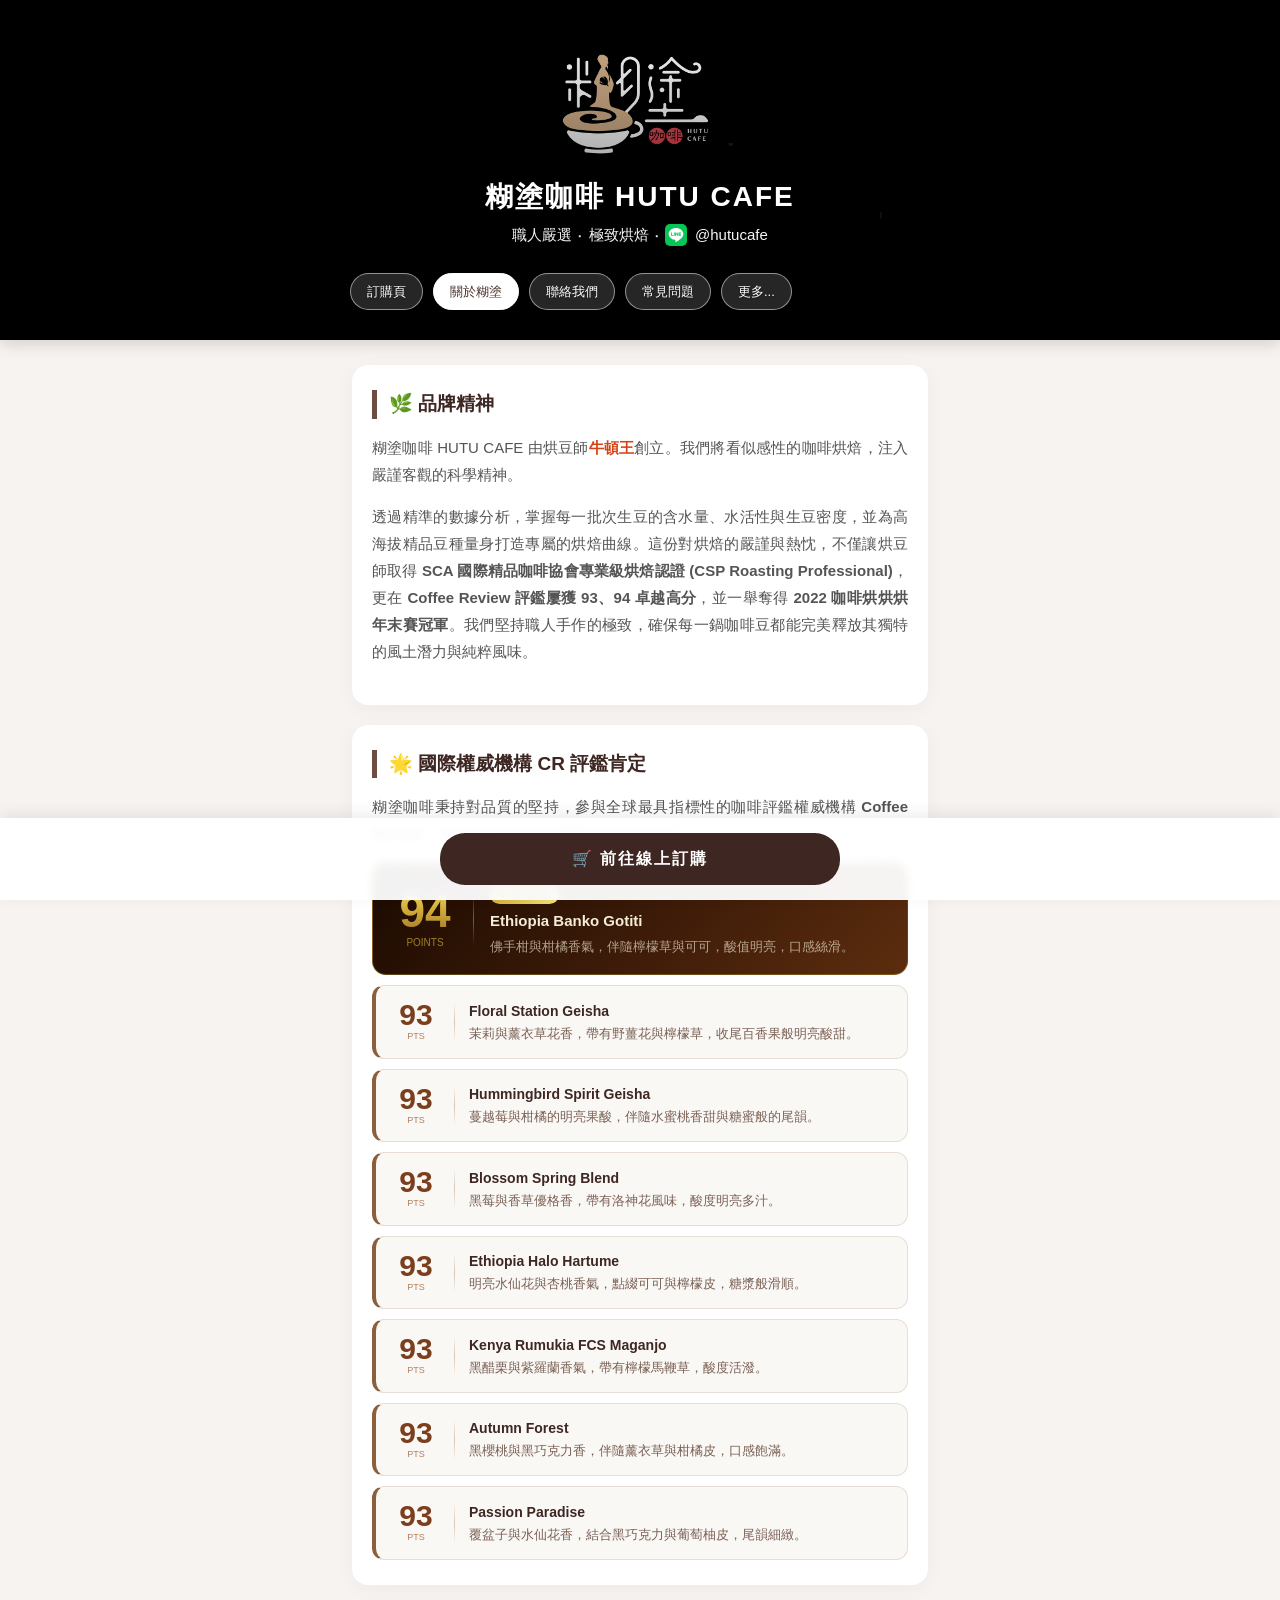
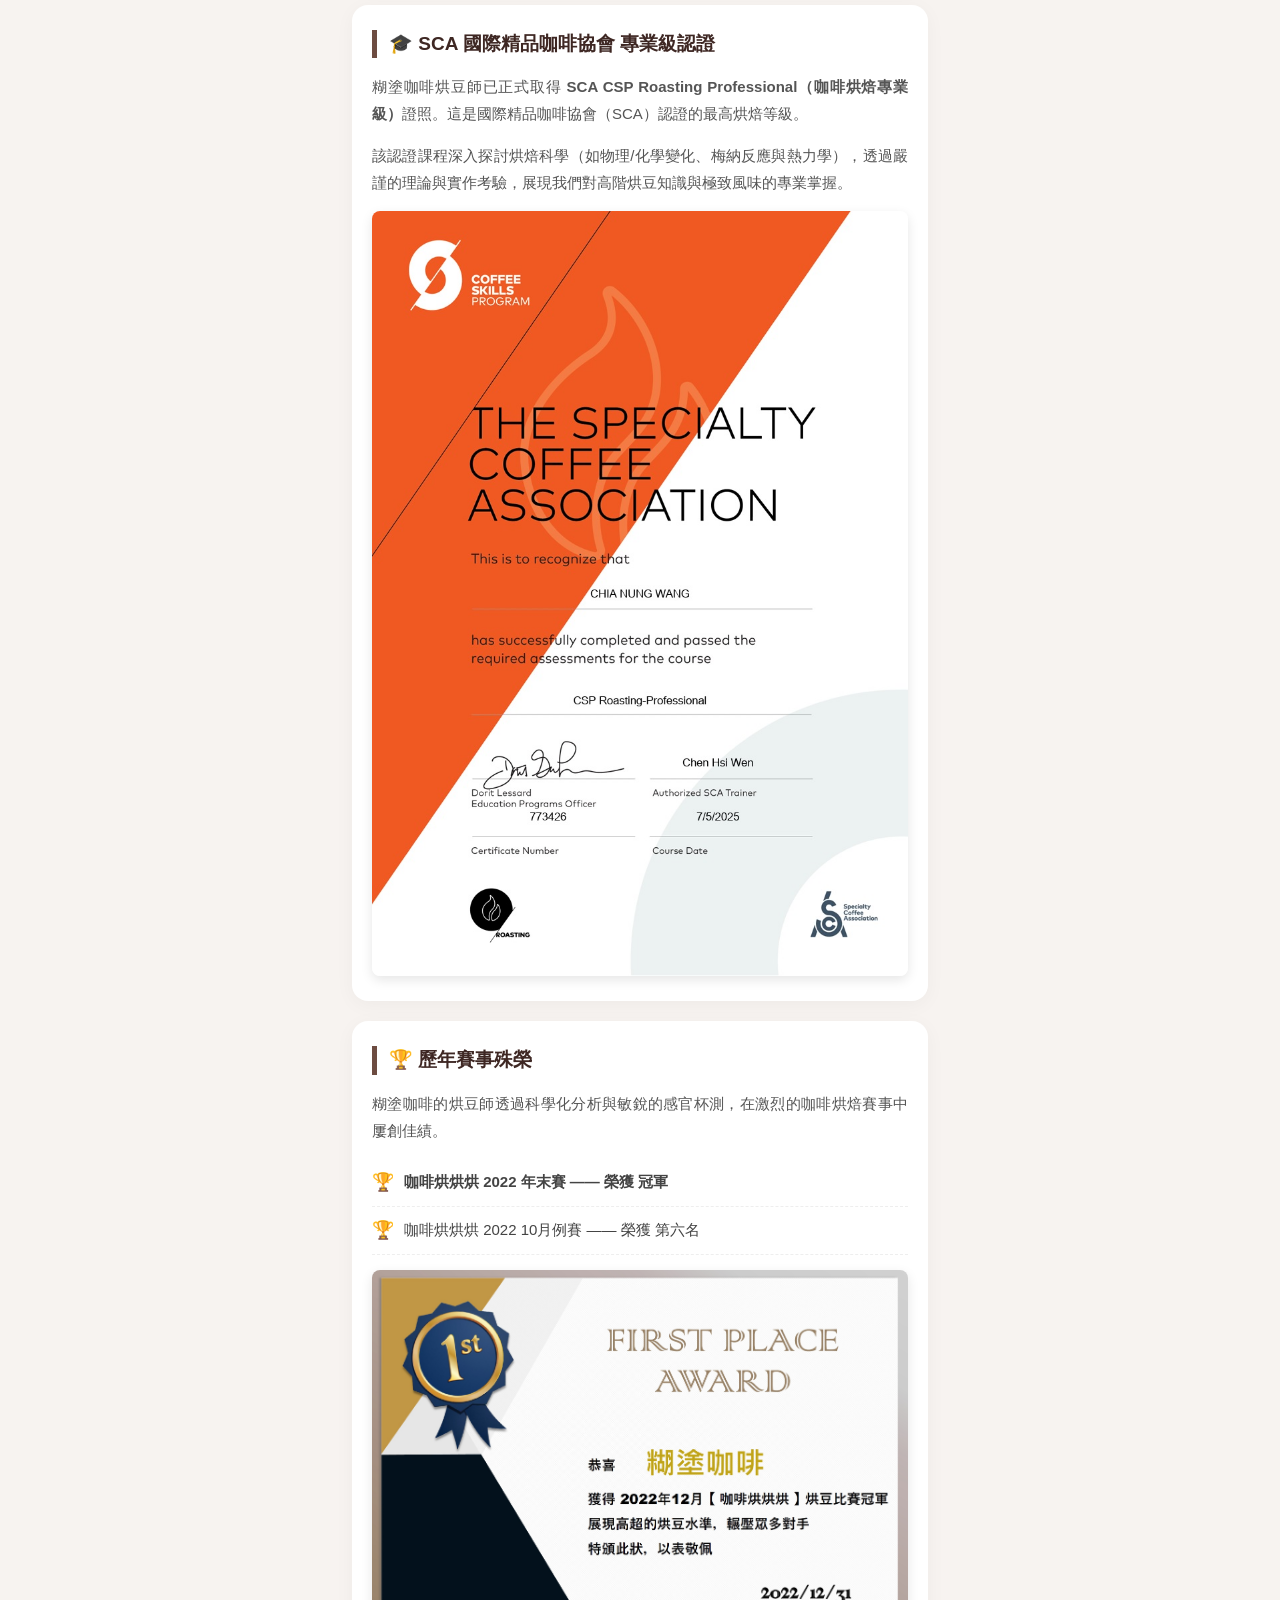
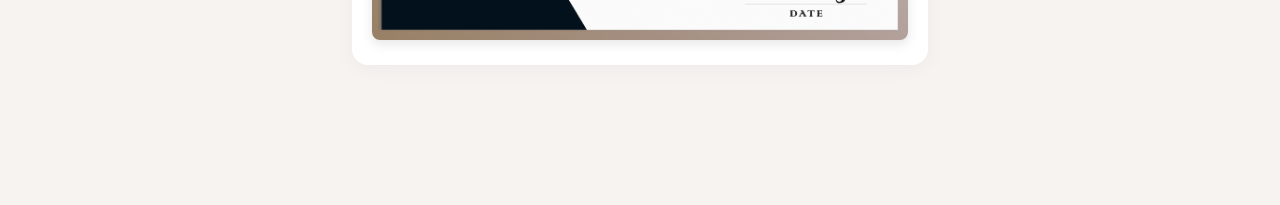
==== commit 98c4f2ae: "Update abouthutu.html" ====
--- a/abouthutu.html
+++ b/abouthutu.html
@@ -173,73 +173,21 @@
                 糊塗咖啡 HUTU CAFE 由烘豆師<span class="highlight">牛頓王</span>創立。我們將看似感性的咖啡烘焙，注入嚴謹客觀的科學精神。
             </p>
             <p class="about-text">
-                透過精準的數據分析，掌握每一批次生豆的含水量、水活性與生豆密度，並為高海拔精品豆種量身打造專屬的烘焙曲線。這份對烘焙的嚴謹與熱忱，不僅讓烘豆師取得 <strong>SCA 國際精品咖啡協會專業級烘焙認證 (CSP Roasting Professional)</strong>，更在 <strong>Coffee Review 評鑑屢獲 93、94 卓越高分</strong>，並一舉奪得 <strong>2022 咖啡烘烘烘年末賽冠軍</strong>。我們堅持職人手作的極致，確保每一鍋咖啡豆都能完美釋放其獨特的風土潛力與純粹風味。
+                透過精準的數據分析，掌握每一批次生豆的含水量、水活性與生豆密度，並為高海拔精品豆種量身打造專屬的烘焙曲線。這份對烘焙的嚴謹與熱忱，不僅讓烘豆師取得 <strong>SCA 國際精品咖啡協會專業級烘焙認證 (CSP Roasting Professional)</strong>，更在 <strong>Coffee Review 評鑑屢獲 <span class="cr-score-range">93、94</span> 卓越高分</strong>，並一舉奪得 <strong>2022 咖啡烘烘烘年末賽冠軍</strong>。我們堅持職人手作的極致，確保每一鍋咖啡豆都能完美釋放其獨特的風土潛力與純粹風味。
             </p>
         </div>
 
         <div class="section">
             <div class="section-title">🌟 國際權威機構 CR 評鑑肯定</div>
             <p class="about-text">
-                糊塗咖啡秉持對品質的堅持，參與全球最具指標性的咖啡評鑑權威機構 <strong>Coffee Review</strong>，送測的 6 款咖啡皆榮獲卓越高分肯定。
+                糊塗咖啡秉持對品質的堅持，參與全球最具指標性的咖啡評鑑權威機構 <strong>Coffee Review</strong>，送測的 <span id="cr-count">6</span> 款咖啡皆榮獲卓越高分肯定。
             </p>
             
-            <div class="cr-list">
-                <a href="https://www.coffeereview.com/all-reviews/?roaster_name=Hutu+Cafe+Roastery" target="_blank" class="cr-card-featured">
-                    <div class="cr-card-featured-inner">
-                        <div class="cr-score-featured">
-                            <span class="score-num">94</span>
-                            <span class="score-pts">POINTS</span>
-                        </div>
-                        <div class="cr-divider-featured"></div>
-                        <div class="cr-desc-featured">
-                            <span class="cr-badge">✦ 最高評鑑</span>
-                            <h4>Ethiopia Banko Gotiti</h4>
-                            <p>佛手柑與柑橘香氣，伴隨檸檬草與可可，酸值明亮，口感絲滑。</p>
-                        </div>
-                    </div>
-                </a>
-
-                <a href="https://www.coffeereview.com/all-reviews/?roaster_name=Hutu+Cafe+Roastery" target="_blank" class="cr-card">
-                    <div class="cr-score"><span class="score-num">93</span><span class="score-pts">PTS</span></div>
-                    <div class="cr-divider"></div>
-                    <div class="cr-desc">
-                        <h4>Blossom Spring Blend</h4>
-                        <p>黑莓與香草優格香，帶有洛神花風味，酸度明亮多汁。</p>
-                    </div>
-                </a>
-                <a href="https://www.coffeereview.com/all-reviews/?roaster_name=Hutu+Cafe+Roastery" target="_blank" class="cr-card">
-                    <div class="cr-score"><span class="score-num">93</span><span class="score-pts">PTS</span></div>
-                    <div class="cr-divider"></div>
-                    <div class="cr-desc">
-                        <h4>Ethiopia Halo Hartume</h4>
-                        <p>明亮水仙花與杏桃香氣，點綴可可與檸檬皮，糖漿般滑順。</p>
-                    </div>
-                </a>
-                <a href="https://www.coffeereview.com/all-reviews/?roaster_name=Hutu+Cafe+Roastery" target="_blank" class="cr-card">
-                    <div class="cr-score"><span class="score-num">93</span><span class="score-pts">PTS</span></div>
-                    <div class="cr-divider"></div>
-                    <div class="cr-desc">
-                        <h4>Kenya Rumukia FCS Maganjo</h4>
-                        <p>黑醋栗與紫羅蘭香氣，帶有檸檬馬鞭草，酸度活潑。</p>
-                    </div>
-                </a>
-                <a href="https://www.coffeereview.com/all-reviews/?roaster_name=Hutu+Cafe+Roastery" target="_blank" class="cr-card">
-                    <div class="cr-score"><span class="score-num">93</span><span class="score-pts">PTS</span></div>
-                    <div class="cr-divider"></div>
-                    <div class="cr-desc">
-                        <h4>Autumn Forest</h4>
-                        <p>黑櫻桃與黑巧克力香，伴隨薰衣草與柑橘皮，口感飽滿。</p>
-                    </div>
-                </a>
-                <a href="https://www.coffeereview.com/all-reviews/?roaster_name=Hutu+Cafe+Roastery" target="_blank" class="cr-card">
-                    <div class="cr-score"><span class="score-num">93</span><span class="score-pts">PTS</span></div>
-                    <div class="cr-divider"></div>
-                    <div class="cr-desc">
-                        <h4>Passion Paradise</h4>
-                        <p>覆盆子與水仙花香，結合黑巧克力與葡萄柚皮，尾韻細緻。</p>
-                    </div>
-                </a>
-            </div>
+            <!-- 卡片由頁面底部的 CR_REVIEWS 資料自動產生，新增豆子請改那裡，不用動這裡 -->
+            <div class="cr-list" id="cr-list"></div>
+            <noscript>
+                <p class="about-text"><a href="https://www.coffeereview.com/all-reviews/?roaster_name=Hutu+Cafe+Roastery" target="_blank">前往 Coffee Review 查看糊塗咖啡的所有評鑑</a></p>
+            </noscript>
         </div>
 
         <div class="section">
@@ -271,5 +219,75 @@
         <a href="index.html">🛒 前往線上訂購</a>
     </div>
 
+    <script>
+    // =================================================================
+    // 🌟 Coffee Review 評鑑清單
+    // -----------------------------------------------------------------
+    // 新增一支豆子：複製任一行、改內容即可，其他都會自動處理：
+    //   • 依分數由高到低排列；同分時，寫在越上面的排越前面（新豆子建議加在最上面）
+    //   • 最高分的豆子自動使用金色「最高評鑑」卡片（同分就一起用）
+    //   • 「送測的 N 款」和上方品牌段落的「屢獲 93、94 卓越高分」自動更新
+    //
+    // 欄位：
+    //   name  : 豆子名稱（照 Coffee Review 上的英文名稱）
+    //   score : 分數（數字，不要加引號）
+    //   notes : 中文風味描述，一句話
+    //   url   : 該款的評鑑網址（可留空 ''，會連到糊塗咖啡的全部評鑑列表）
+    // =================================================================
+    const CR_REVIEWS = [
+        { name: 'Floral Station Geisha',      score: 93, notes: '茉莉與薰衣草花香，帶有野薑花與檸檬草，收尾百香果般明亮酸甜。', url: '' },
+        { name: 'Hummingbird Spirit Geisha',  score: 93, notes: '蔓越莓與柑橘的明亮果酸，伴隨水蜜桃香甜與糖蜜般的尾韻。', url: '' },
+        { name: 'Ethiopia Banko Gotiti',      score: 94, notes: '佛手柑與柑橘香氣，伴隨檸檬草與可可，酸值明亮，口感絲滑。', url: '' },
+        { name: 'Blossom Spring Blend',       score: 93, notes: '黑莓與香草優格香，帶有洛神花風味，酸度明亮多汁。', url: '' },
+        { name: 'Ethiopia Halo Hartume',      score: 93, notes: '明亮水仙花與杏桃香氣，點綴可可與檸檬皮，糖漿般滑順。', url: 'https://www.coffeereview.com/review/ethiopia-halo-hartume/' },
+        { name: 'Kenya Rumukia FCS Maganjo',  score: 93, notes: '黑醋栗與紫羅蘭香氣，帶有檸檬馬鞭草，酸度活潑。', url: 'https://www.coffeereview.com/review/kenya-rumukia-fcs-maganjo/' },
+        { name: 'Autumn Forest',              score: 93, notes: '黑櫻桃與黑巧克力香，伴隨薰衣草與柑橘皮，口感飽滿。', url: 'https://www.coffeereview.com/review/autumn-forest/' },
+        { name: 'Passion Paradise',           score: 93, notes: '覆盆子與水仙花香，結合黑巧克力與葡萄柚皮，尾韻細緻。', url: '' },
+    ];
+
+    // ↓↓↓ 以下不需要修改 ↓↓↓
+    (function renderCoffeeReview() {
+        const ALL_REVIEWS_URL = 'https://www.coffeereview.com/all-reviews/?roaster_name=Hutu+Cafe+Roastery';
+        const esc = s => String(s == null ? '' : s).replace(/[&<>"']/g, c => ({ '&': '&amp;', '<': '&lt;', '>': '&gt;', '"': '&quot;', "'": '&#39;' }[c]));
+
+        // 依分數排序；同分維持原本的先後順序
+        const list = CR_REVIEWS
+            .map((r, i) => ({ ...r, _i: i }))
+            .sort((a, b) => (b.score - a.score) || (a._i - b._i));
+        if (!list.length) return;
+        const topScore = list[0].score;
+
+        document.getElementById('cr-list').innerHTML = list.map(r => {
+            const href = esc(r.url || ALL_REVIEWS_URL);
+            if (r.score === topScore) {
+                return `<a href="${href}" target="_blank" rel="noopener" class="cr-card-featured">
+                    <div class="cr-card-featured-inner">
+                        <div class="cr-score-featured"><span class="score-num">${esc(r.score)}</span><span class="score-pts">POINTS</span></div>
+                        <div class="cr-divider-featured"></div>
+                        <div class="cr-desc-featured">
+                            <span class="cr-badge">✦ 最高評鑑</span>
+                            <h4>${esc(r.name)}</h4>
+                            <p>${esc(r.notes)}</p>
+                        </div>
+                    </div>
+                </a>`;
+            }
+            return `<a href="${href}" target="_blank" rel="noopener" class="cr-card">
+                <div class="cr-score"><span class="score-num">${esc(r.score)}</span><span class="score-pts">PTS</span></div>
+                <div class="cr-divider"></div>
+                <div class="cr-desc">
+                    <h4>${esc(r.name)}</h4>
+                    <p>${esc(r.notes)}</p>
+                </div>
+            </a>`;
+        }).join('');
+
+        // 自動更新款數與分數範圍（例如 93、94、95）
+        document.getElementById('cr-count').textContent = list.length;
+        const scores = [...new Set(list.map(r => r.score))].sort((a, b) => a - b).join('、');
+        document.querySelectorAll('.cr-score-range').forEach(el => { el.textContent = scores; });
+    })();
+    </script>
+
 </body>
-</html>+</html>
